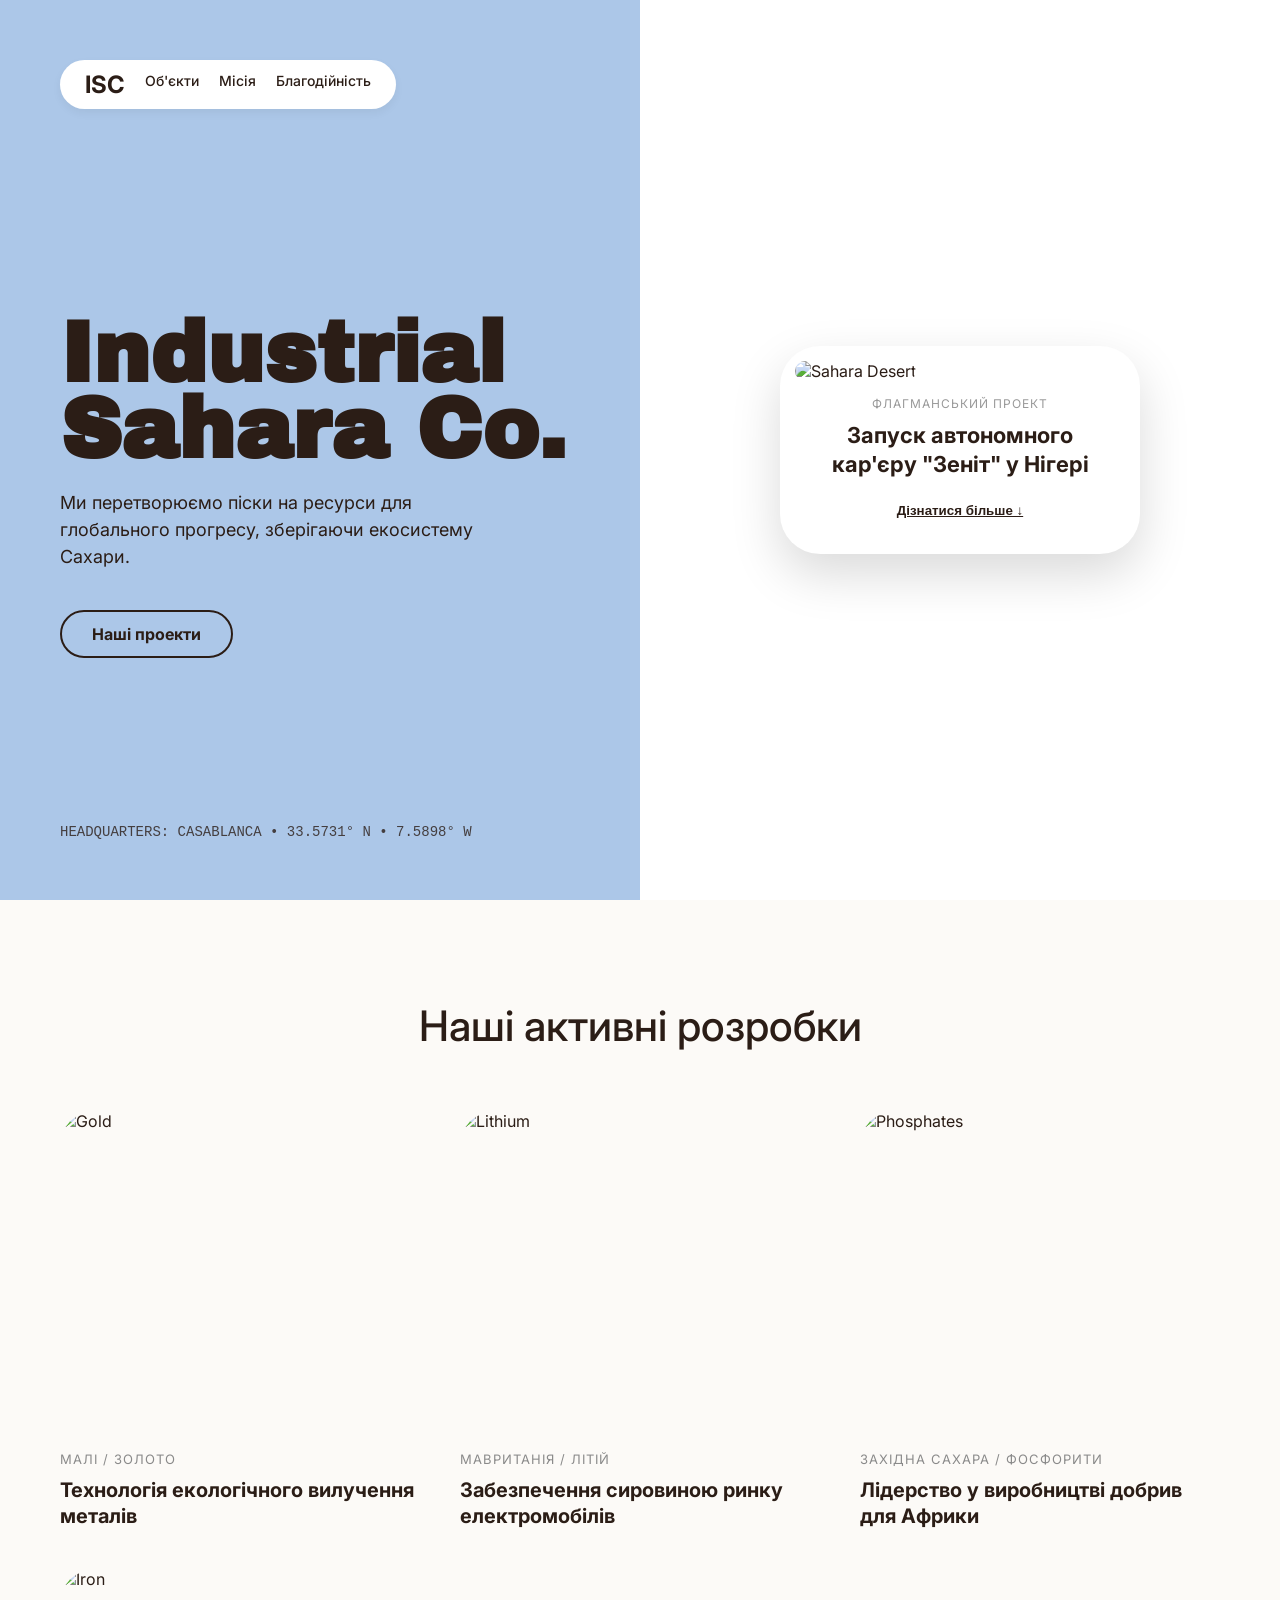
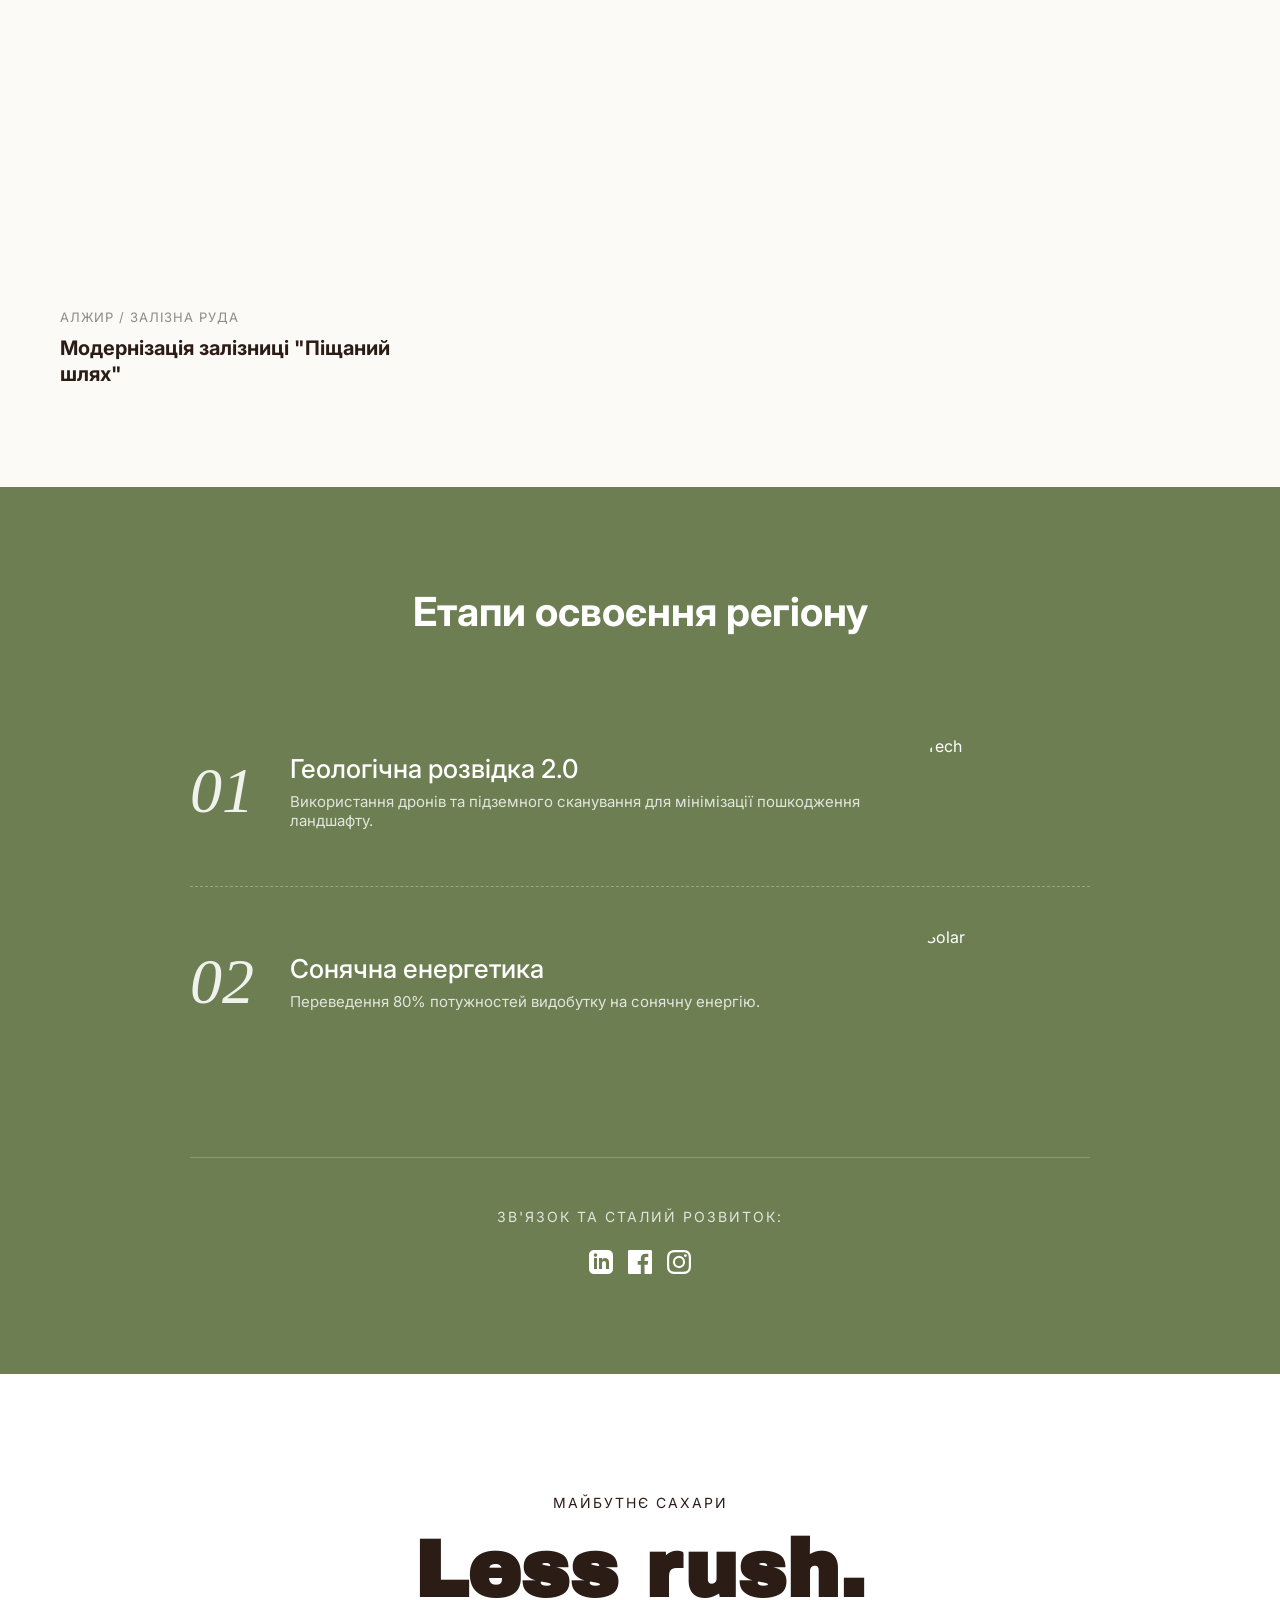
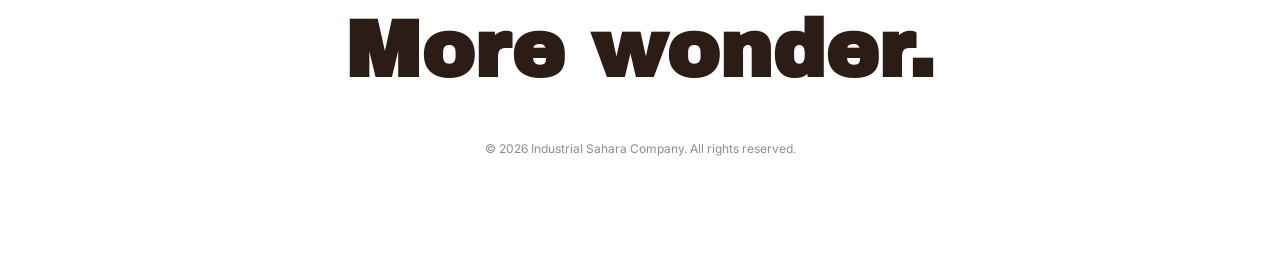
==== index.html @ 630a7a43 "first commit" ====
<!DOCTYPE html>
<html lang="uk">
<head>
    <meta charset="UTF-8">
    <meta name="viewport" content="width=device-width, initial-scale=1.0">
    <title>Industrial Sahara Company | Офіційний сайт</title>
    <link rel="stylesheet" href="style.css">
    <link href="https://fonts.googleapis.com/css2?family=Archivo+Black&family=Inter:wght@400;500;700&display=swap" rel="stylesheet">
</head>
<body>

    <section class="hero-section">
        <div class="hero-left">
            <header class="main-header">
                <div class="logo"><h1>ISC</h1></div>
                <nav class="navigation">
                    <ul>
                        <li><a href="#projects">Об'єкти</a></li>
                        <li><a href="#mission">Місія</a></li>
                        <li><a href="#charity">Благодійність</a></li>
                    </ul>
                </nav>
            </header>
            <div class="hero-content">
                <h2>Industrial <br> Sahara Co.</h2>
                <p class="hero-subtitle">Ми перетворюємо піски на ресурси для глобального прогресу, зберігаючи екосистему Сахари.</p>
                <div class="cta-wrapper">
                    <a href="#projects" class="btn-outline">Наші проекти</a>
                </div>
            </div>
            <div class="hero-footer-info">
                <span>HEADQUARTERS: CASABLANCA • 33.5731° N • 7.5898° W</span>
            </div>
        </div>
        <div class="hero-right">
            <div class="featured-card">
                <div class="card-image">
                    <img src="https://images.pexels.com/photos/1001435/pexels-photo-1001435.jpeg?auto=compress&cs=tinysrgb&w=800" alt="Sahara Desert">
                </div>
                <div class="card-content">
                    <span class="tag">Флагманський проект</span>
                    <h3>Запуск автономного кар'єру "Зеніт" у Нігері</h3>
                    <button class="btn-text">Дізнатися більше ↓</button>
                </div>
            </div>
        </div>
    </section>

    <section id="projects" class="stories-section">
        <h2>Наші активні розробки</h2>
        <div class="stories-grid">
            <article class="story-card">
                <div class="story-image">
                    <img src="https://images.pexels.com/photos/1105379/pexels-photo-1105379.jpeg?auto=compress&cs=tinysrgb&w=600" alt="Gold">
                </div>
                <span>Малі / Золото</span>
                <h3>Технологія екологічного вилучення металів</h3>
            </article>
            <article class="story-card">
                <div class="story-image">
                    <img src="https://images.pexels.com/photos/2582937/pexels-photo-2582937.jpeg?auto=compress&cs=tinysrgb&w=600" alt="Lithium">
                </div>
                <span>Мавританія / Літій</span>
                <h3>Забезпечення сировиною ринку електромобілів</h3>
            </article>
            <article class="story-card">
                <div class="story-image">
                    <img src="https://images.pexels.com/photos/2892618/pexels-photo-2892618.jpeg?auto=compress&cs=tinysrgb&w=600" alt="Phosphates">
                </div>
                <span>Західна Сахара / Фосфорити</span>
                <h3>Лідерство у виробництві добрив для Африки</h3>
            </article>
            <article class="story-card">
                <div class="story-image">
                    <img src="https://images.pexels.com/photos/2471234/pexels-photo-2471234.jpeg?auto=compress&cs=tinysrgb&w=600" alt="Iron">
                </div>
                <span>Алжир / Залізна руда</span>
                <h3>Модернізація залізниці "Піщаний шлях"</h3>
            </article>
        </div>
    </section>

    <section id="mission" class="itinerary-section">
        <h2>Етапи освоєння регіону</h2>
        <div class="itinerary-list">
            <div class="itinerary-item">
                <div class="itinerary-number">01</div>
                <div class="itinerary-info">
                    <h3>Геологічна розвідка 2.0</h3>
                    <p>Використання дронів та підземного сканування для мінімізації пошкодження ландшафту.</p>
                </div>
                <img src="https://images.pexels.com/photos/373543/pexels-photo-373543.jpeg?auto=compress&cs=tinysrgb&w=300" class="itinerary-img" alt="Tech">
            </div>
            <div class="itinerary-item">
                <div class="itinerary-number">02</div>
                <div class="itinerary-info">
                    <h3>Сонячна енергетика</h3>
                    <p>Переведення 80% потужностей видобутку на сонячну енергію.</p>
                </div>
                <img src="https://images.pexels.com/photos/356036/pexels-photo-356036.jpeg?auto=compress&cs=tinysrgb&w=300" class="itinerary-img" alt="Solar">
            </div>
        </div>

        <div class="social-links-block">
            <p>Зв'язок та сталий розвиток:</p>
            <div class="social-icons-wrapper">
                <a href="#" class="social-icon-link" title="LinkedIn">
                    <svg class="social-icon" viewBox="0 0 24 24" fill="currentColor" xmlns="http://www.w3.org/2000/svg">
                        <path d="M19 0h-14c-2.761 0-5 2.239-5 5v14c0 2.761 2.239 5 5 5h14c2.762 0 5-2.239 5-5v-14c0-2.761-2.238-5-5-5zm-11 19h-3v-11h3v11zm-1.5-12.268c-.966 0-1.75-.79-1.75-1.764s.784-1.764 1.75-1.764 1.75.79 1.75 1.764-.783 1.764-1.75 1.764zm13.5 12.268h-3v-5.604c0-3.368-4-3.113-4 0v5.604h-3v-11h3v1.765c1.396-2.586 7-2.777 7 2.476v6.759z"/>
                    </svg>
                </a>
                <a href="#" class="social-icon-link" title="Facebook">
                    <svg class="social-icon" viewBox="0 0 24 24" fill="currentColor" xmlns="http://www.w3.org/2000/svg">
                        <path d="M22.675 0h-21.35c-.732 0-1.325.593-1.325 1.325v21.351c0 .731.593 1.324 1.325 1.324h11.495v-9.294h-3.128v-3.622h3.128v-2.671c0-3.1 1.893-4.788 4.659-4.788 1.325 0 2.463.099 2.795.143v3.24l-1.918.001c-1.504 0-1.795.715-1.795 1.763v2.313h3.587l-.467 3.622h-3.12v9.293h6.116c.73 0 1.323-.593 1.323-1.325v-21.35c0-.732-.593-1.325-1.325-1.325z"/>
                    </svg>
                </a>
                <a href="#" class="social-icon-link" title="Instagram">
                    <svg class="social-icon" viewBox="0 0 24 24" fill="currentColor" xmlns="http://www.w3.org/2000/svg">
                        <path d="M12 2.163c3.204 0 3.584.012 4.85.07 1.17.054 1.805.249 2.227.412.558.216.957.475 1.378.896.421.421.681.82.896 1.378.163.421.358 1.057.413 2.227.057 1.266.07 1.644.07 4.85s-.013 3.584-.07 4.85c-.055 1.17-.25 1.805-.413 2.227-.215.558-.475.957-.896 1.378-.421.421-.82.68-1.378.896-.422.163-1.057.358-2.227.412-1.266.058-1.644.07-4.85.07s-3.584-.012-4.85-.07c-1.17-.054-1.805-.249-2.227-.412-.558-.216-.957-.475-1.378-.896-.421-.421-.68-.82-.896-1.378-.163-.421-.358-1.057-.412-2.227-.058-1.266-.07-1.644-.07-4.85s.012-3.584.07-4.85c.054-1.17.249-1.805.412-2.227.216-.558.475-.957.896-1.378.421-.421.82-.68 1.378-.896.421-.163 1.057-.358 2.227-.412 1.266-.058 1.644-.07 4.85-.07M12 0C8.741 0 8.333.014 7.053.072 5.775.13 4.903.332 4.145.627c-.783.304-1.447.712-2.11 1.375C1.373 2.665.965 3.328.661 4.111c-.295.758-.497 1.63-.555 2.91C.014 8.291 0 8.697 0 12s.014 3.709.072 4.988c.058 1.281.26 2.154.555 2.913.304.783.712 1.447 1.375 2.11.663.663 1.326 1.071 2.11 1.375.758.295 1.63.497 2.91.555 1.28.058 1.686.072 4.988.072s3.709-.014 4.988-.072c1.281-.058 2.154-.26 2.913-.555.783-.304 1.447-.712 2.11-1.375.663-.663 1.071-1.326 1.375-2.11.295-.758.497-1.63.555-2.91.058-1.28.072-1.686.072-4.988s-.014-3.709-.072-4.988c-.058-1.28-.26-2.154-.555-2.913-.304-.783-.712-1.447-1.375-2.11-.663-.663-1.326-1.071-2.11-1.375-.758-.295-1.63-.497-2.91-.555C15.691.014 15.285 0 12 0zm0 5.838a6.162 6.162 0 100 12.324 6.162 6.162 0 000-12.324zM12 16a4 4 0 110-8 4 4 0 010 8zm6.406-11.845a1.44 1.44 0 100 2.881 1.44 1.44 0 000-2.881z" fill="currentColor"/>
                    </svg>
                </a>
            </div>
        </div>
    </section>

    <footer class="footer-cta">
        <p>Майбутнє Сахари</p>
        <h2>Less rush.<br>More wonder.</h2>
        <div style="margin-top: 40px; font-size: 12px; opacity: 0.5;">
            &copy; 2026 Industrial Sahara Company. All rights reserved.
        </div>
    </footer>

</body>
</html>
---- style.css ----
@import url('https://fonts.googleapis.com/css2?family=Inter:wght@400;500;700&family=Archivo+Black&display=swap');

:root {
    --bg-blue: #acc7e8;
    --bg-green: #6d7e52;
    --text-dark: #2b1d16;
    --white: #ffffff;
    --font-accent: 'Archivo Black', sans-serif;
}

* { margin: 0; padding: 0; box-sizing: border-box; }

html, body {
    font-family: 'Inter', sans-serif;
    background-color: var(--white);
    color: var(--text-dark);
    scroll-behavior: smooth;
    overflow-x: hidden;
}

/* --- HERO SECTION --- */
.hero-section {
    display: flex;
    min-height: 100vh;
    width: 100%;
    flex-wrap: wrap;
}

.hero-left {
    flex: 1;
    min-width: 50%;
    background-color: var(--bg-blue);
    padding: 60px;
    display: flex;
    flex-direction: column;
    justify-content: space-between;
}

.main-header {
    background: var(--white);
    padding: 10px 25px;
    border-radius: 50px;
    display: inline-flex;
    gap: 20px;
    box-shadow: 0 4px 10px rgba(0,0,0,0.05);
    width: fit-content;
    z-index: 10;
}

.navigation ul {
    display: flex;
    list-style: none;
    gap: 20px;
}

.navigation a {
    text-decoration: none;
    color: var(--text-dark);
    font-size: 14px;
    font-weight: 500;
}

.hero-content h2 {
    font-family: var(--font-accent);
    font-size: clamp(45px, 7vw, 85px);
    line-height: 0.9;
    margin: 40px 0 20px;
}

.hero-subtitle {
    font-size: 18px;
    line-height: 1.5;
    max-width: 420px;
    margin-bottom: 40px;
}

.hero-footer-info {
    font-family: monospace;
    font-size: 14px;
    opacity: 0.8;
}

.hero-right {
    flex: 1;
    min-width: 50%;
    /* Додали ?v=2 в кінець посилання, щоб скинути кеш */
    background: url('https://images.pexels.com/photos/1001435/pexels-photo-1001435.jpeg?auto=compress&cs=tinysrgb&w=1600&v=2') center/cover no-repeat;
    display: flex;
    align-items: center;
    justify-content: center;
    min-height: 100vh;
}

.featured-card {
    background: var(--white);
    width: 360px;
    border-radius: 40px;
    overflow: hidden;
    box-shadow: 0 20px 50px rgba(0,0,0,0.15);
}

.card-image img {
    width: 100%;
    height: 250px;
    object-fit: cover;
    padding: 15px;
    border-radius: 55px;
}

.card-content {
    padding: 0 35px 35px 35px;
    text-align: center;
}

.card-content .tag {
    font-size: 12px;
    text-transform: uppercase;
    color: #999;
    letter-spacing: 1px;
    display: block;
    margin-bottom: 10px;
}

.card-content h3 {
    font-size: 22px;
    font-weight: 700;
    line-height: 1.3;
    margin-bottom: 20px;
}

/* --- PROJECTS GRID --- */
.stories-section {
    padding: 100px 60px;
    background-color: #fcfaf7;
}

.stories-section h2 {
    text-align: center;
    font-size: 42px;
    margin-bottom: 60px;
    font-weight: 500;
}

.stories-grid {
    display: grid;
    grid-template-columns: repeat(auto-fit, minmax(300px, 1fr));
    gap: 40px;
    max-width: 1200px;
    margin: 0 auto;
}

.story-card {
    display: flex;
    flex-direction: column;
}

.story-image {
    width: 100%;
    height: 320px; /* Фіксована висота для рівної сітки */
    border-radius: 35px;
    overflow: hidden;
    margin-bottom: 20px;
}

.story-image img {
    width: 100%;
    height: 100%;
    object-fit: cover; /* "Center Crop" як у Figma */
    display: block;
}

.story-card span {
    font-size: 13px;
    text-transform: uppercase;
    color: #8a8a8a;
    letter-spacing: 1px;
}

.story-card h3 {
    font-size: 20px;
    margin-top: 10px;
    line-height: 1.3;
}

/* --- ITINERARY SECTION (Зелена) --- */
.itinerary-section {
    background-color: var(--bg-green);
    color: var(--white);
    padding: 100px 10%;
    display: flex;
    flex-direction: column;
    align-items: center;
}

.itinerary-section h2 {
    font-size: 40px;
    margin-bottom: 60px;
}

.itinerary-list {
    max-width: 900px;
    width: 100%;
}

.itinerary-item {
    display: flex;
    align-items: center;
    padding: 40px 0;
    border-bottom: 1px dashed rgba(255,255,255,0.3);
}

.itinerary-item:last-child {
    border-bottom: none;
}

.itinerary-number {
    font-family: serif;
    font-size: 64px;
    font-style: italic;
    min-width: 100px;
    opacity: 0.9;
}

.itinerary-info {
    flex: 1;
}

.itinerary-info h3 {
    font-size: 26px;
    margin-bottom: 8px;
    font-weight: 500;
}

.itinerary-info p {
    font-size: 15px;
    opacity: 0.8;
}

.itinerary-img {
    width: 180px;
    height: 110px;
    object-fit: cover;
    border-radius: 80px; /* Овальні картинки як на скрині */
    margin-left: 30px;
}

/* Стилі для блоку соцмереж у зеленій секції */
.social-links-block {
    margin-top: 80px;
    text-align: center;
    border-top: 1px solid rgba(255, 255, 255, 0.2);
    padding-top: 50px;
    width: 100%;
    max-width: 900px;
}

.social-links-block p {
    font-size: 14px;
    text-transform: uppercase;
    letter-spacing: 2px;
    margin-bottom: 25px;
    opacity: 0.8;
}

.social-icons-wrapper {
    display: flex;
    justify-content: center;
    gap: 15px;
}

.social-icon-link {
    display: inline-block;
    width: 24px;
    height: 24px;
    color: var(--white); /* Колір іконок беруть звідси через fill="currentColor" */
    transition: opacity 0.3s;
}

.social-icon-link:hover {
    opacity: 0.7;
}

/* --- FOOTER CTA --- */
.footer-cta {
    padding: 120px 20px;
    text-align: center;
    background-color: var(--white);
}

.footer-cta p {
    font-size: 14px;
    text-transform: uppercase;
    letter-spacing: 2px;
    margin-bottom: 20px;
}

.footer-cta h2 {
    font-family: var(--font-accent);
    font-size: clamp(40px, 10vw, 80px);
    line-height: 1;
    margin-bottom: 50px;
}

/* КНОПКИ ТА ПОСИЛАННЯ (Загальні) */
.btn-outline {
    display: inline-block;
    padding: 12px 30px;
    border: 2px solid var(--text-dark);
    border-radius: 50px;
    text-decoration: none;
    color: var(--text-dark);
    font-weight: 700;
    transition: all 0.3s;
}

.btn-outline:hover {
    background: var(--text-dark);
    color: var(--white);
}

.btn-text {
    background: none;
    border: none;
    font-weight: 700;
    cursor: pointer;
    text-decoration: underline;
    color: var(--text-dark);
}

/* АДАПТИВНІСТЬ */
@media (max-width: 1024px) {
    .hero-left, .hero-right { min-width: 100%; height: auto; min-height: 60vh; }
    .hero-left { padding: 40px 20px; }
    .stories-section { padding: 60px 20px; }
    .story-image { height: 280px; }
    
    .itinerary-item { flex-direction: column; text-align: center; }
    .itinerary-number { min-width: auto; margin-bottom: 10px; }
    .itinerary-img { margin: 30px 0 0 0; width: 220px; height: 130px; }
}
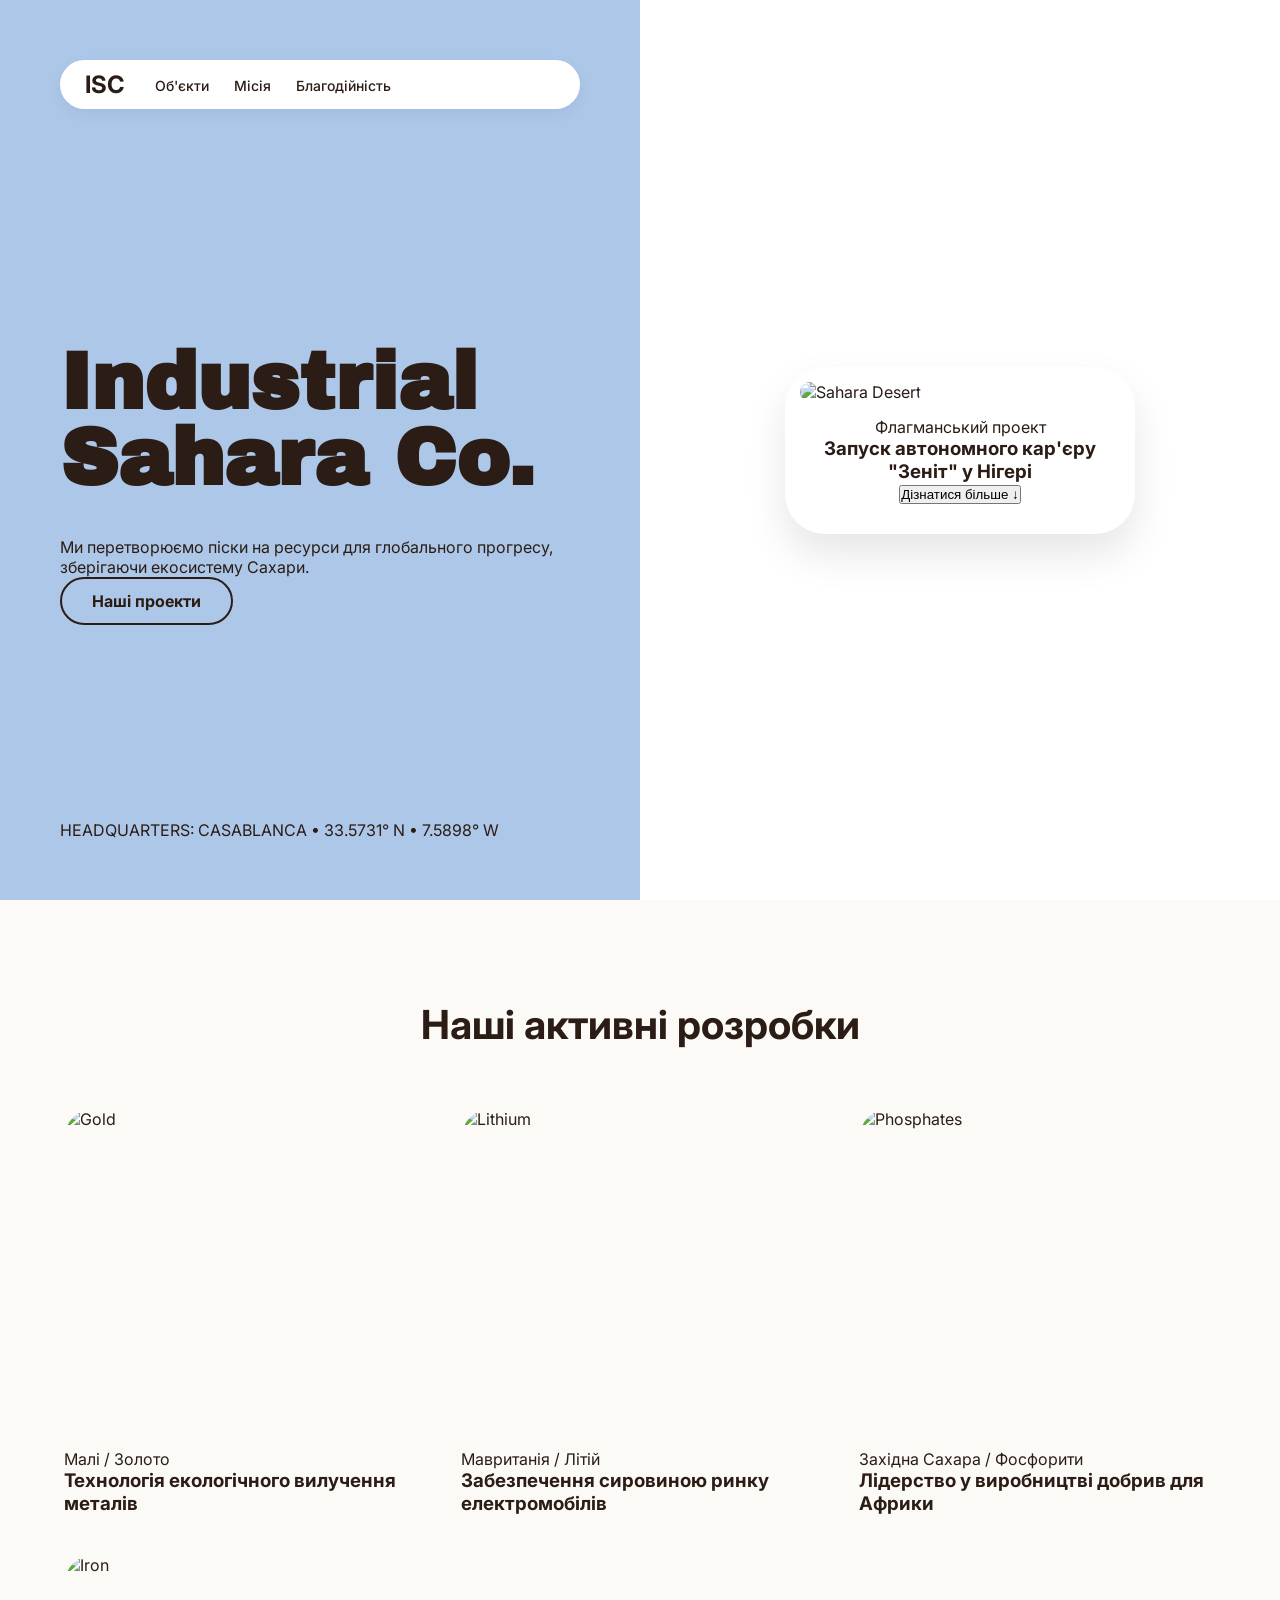
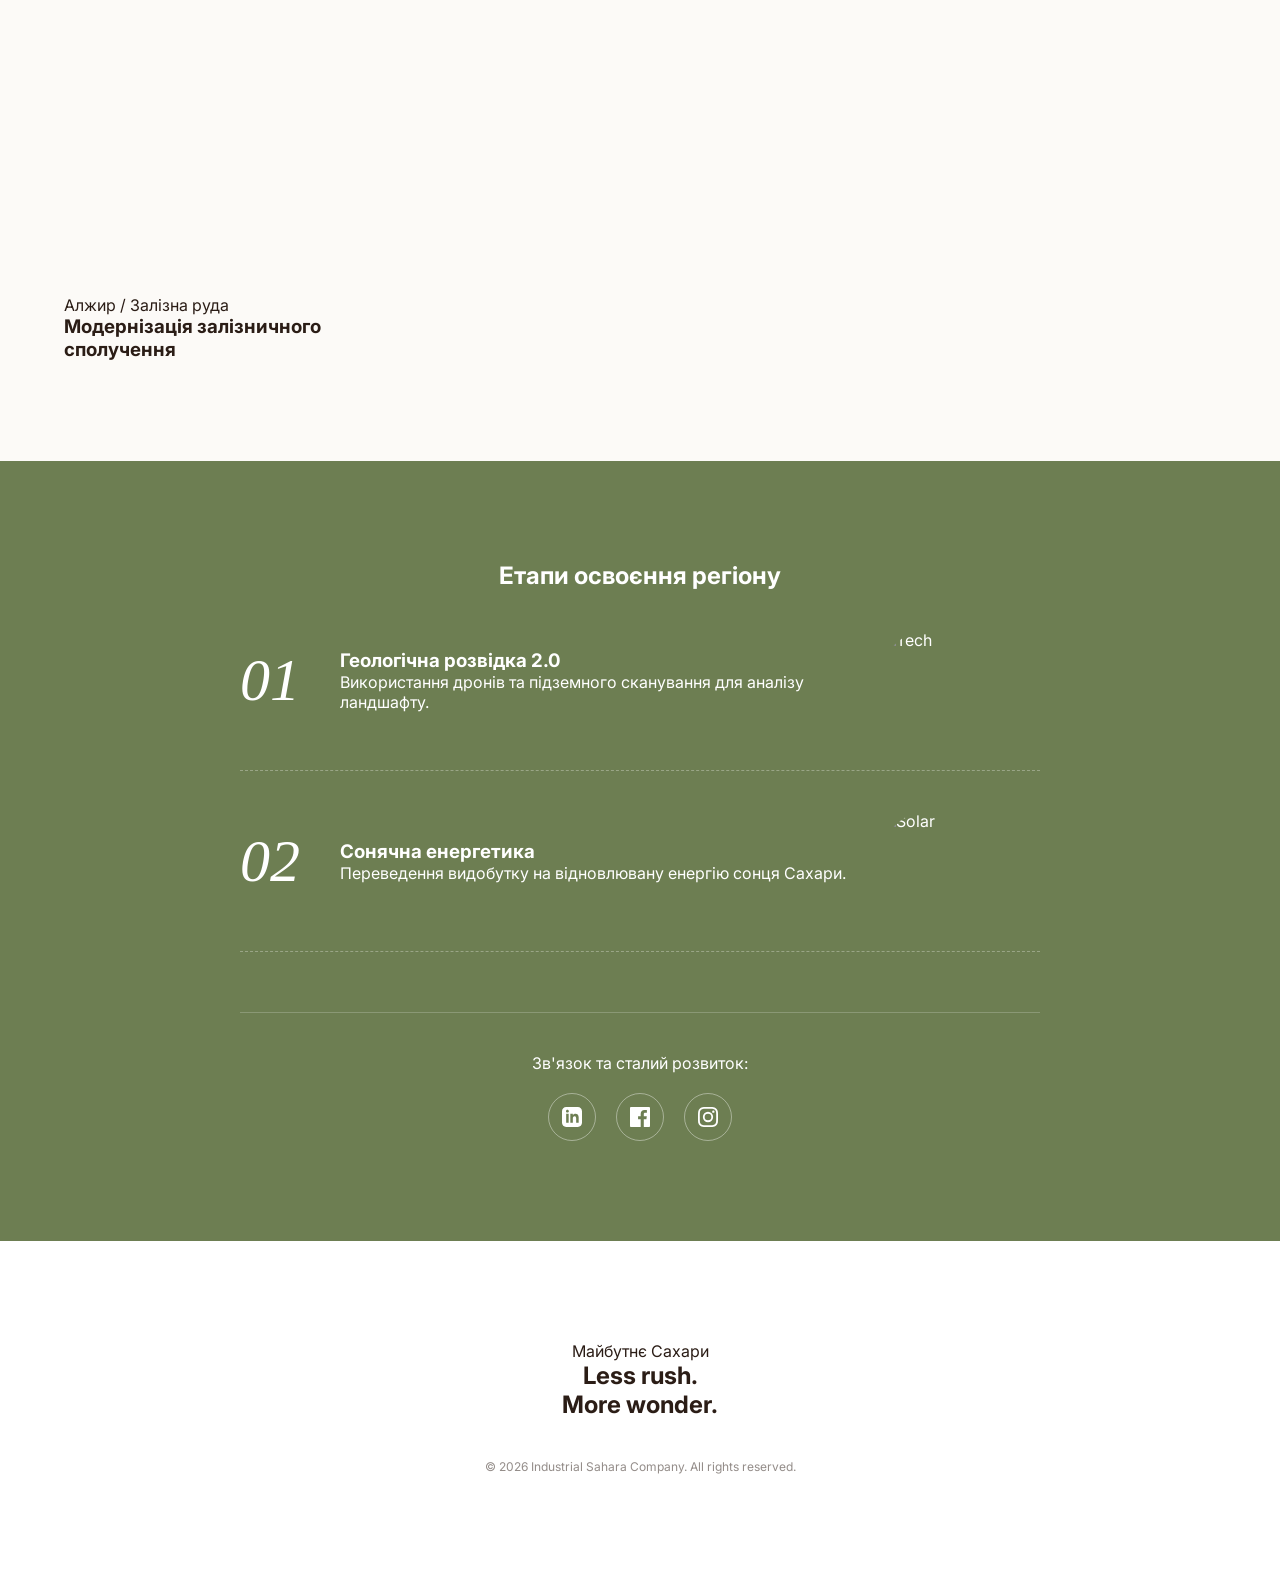
==== commit 4b820831: "Final fix for locks and scroll" ====
--- a/index.html
+++ b/index.html
@@ -14,13 +14,20 @@
             <header class="main-header">
                 <div class="logo"><h1>ISC</h1></div>
                 <nav class="navigation">
-                    <ul>
+                    <div class="burger-menu" id="burger-menu">
+                        <span></span>
+                        <span></span>
+                        <span></span>
+                    </div>
+                    
+                    <ul id="nav-links">
                         <li><a href="#projects">Об'єкти</a></li>
                         <li><a href="#mission">Місія</a></li>
                         <li><a href="#charity">Благодійність</a></li>
                     </ul>
                 </nav>
             </header>
+            
             <div class="hero-content">
                 <h2>Industrial <br> Sahara Co.</h2>
                 <p class="hero-subtitle">Ми перетворюємо піски на ресурси для глобального прогресу, зберігаючи екосистему Сахари.</p>
@@ -28,10 +35,12 @@
                     <a href="#projects" class="btn-outline">Наші проекти</a>
                 </div>
             </div>
+            
             <div class="hero-footer-info">
                 <span>HEADQUARTERS: CASABLANCA • 33.5731° N • 7.5898° W</span>
             </div>
         </div>
+
         <div class="hero-right">
             <div class="featured-card">
                 <div class="card-image">
@@ -75,7 +84,7 @@
                     <img src="https://images.pexels.com/photos/2471234/pexels-photo-2471234.jpeg?auto=compress&cs=tinysrgb&w=600" alt="Iron">
                 </div>
                 <span>Алжир / Залізна руда</span>
-                <h3>Модернізація залізниці "Піщаний шлях"</h3>
+                <h3>Модернізація залізничного сполучення</h3>
             </article>
         </div>
     </section>
@@ -87,7 +96,7 @@
                 <div class="itinerary-number">01</div>
                 <div class="itinerary-info">
                     <h3>Геологічна розвідка 2.0</h3>
-                    <p>Використання дронів та підземного сканування для мінімізації пошкодження ландшафту.</p>
+                    <p>Використання дронів та підземного сканування для аналізу ландшафту.</p>
                 </div>
                 <img src="https://images.pexels.com/photos/373543/pexels-photo-373543.jpeg?auto=compress&cs=tinysrgb&w=300" class="itinerary-img" alt="Tech">
             </div>
@@ -95,7 +104,7 @@
                 <div class="itinerary-number">02</div>
                 <div class="itinerary-info">
                     <h3>Сонячна енергетика</h3>
-                    <p>Переведення 80% потужностей видобутку на сонячну енергію.</p>
+                    <p>Переведення видобутку на відновлювану енергію сонця Сахари.</p>
                 </div>
                 <img src="https://images.pexels.com/photos/356036/pexels-photo-356036.jpeg?auto=compress&cs=tinysrgb&w=300" class="itinerary-img" alt="Solar">
             </div>
@@ -104,32 +113,66 @@
         <div class="social-links-block">
             <p>Зв'язок та сталий розвиток:</p>
             <div class="social-icons-wrapper">
-                <a href="#" class="social-icon-link" title="LinkedIn">
-                    <svg class="social-icon" viewBox="0 0 24 24" fill="currentColor" xmlns="http://www.w3.org/2000/svg">
-                        <path d="M19 0h-14c-2.761 0-5 2.239-5 5v14c0 2.761 2.239 5 5 5h14c2.762 0 5-2.239 5-5v-14c0-2.761-2.238-5-5-5zm-11 19h-3v-11h3v11zm-1.5-12.268c-.966 0-1.75-.79-1.75-1.764s.784-1.764 1.75-1.764 1.75.79 1.75 1.764-.783 1.764-1.75 1.764zm13.5 12.268h-3v-5.604c0-3.368-4-3.113-4 0v5.604h-3v-11h3v1.765c1.396-2.586 7-2.777 7 2.476v6.759z"/>
-                    </svg>
+                <a href="#" class="social-icon-link">
+                    <svg viewBox="0 0 24 24" fill="currentColor" xmlns="http://www.w3.org/2000/svg"><path d="M19 0h-14c-2.761 0-5 2.239-5 5v14c0 2.761 2.239 5 5 5h14c2.762 0 5-2.239 5-5v-14c0-2.761-2.238-5-5-5zm-11 19h-3v-11h3v11zm-1.5-12.268c-.966 0-1.75-.79-1.75-1.764s.784-1.764 1.75-1.764 1.75.79 1.75 1.764-.783 1.764-1.75 1.764zm13.5 12.268h-3v-5.604c0-3.368-4-3.113-4 0v5.604h-3v-11h3v1.765c1.396-2.586 7-2.777 7 2.476v6.759z"/></svg>
                 </a>
-                <a href="#" class="social-icon-link" title="Facebook">
-                    <svg class="social-icon" viewBox="0 0 24 24" fill="currentColor" xmlns="http://www.w3.org/2000/svg">
-                        <path d="M22.675 0h-21.35c-.732 0-1.325.593-1.325 1.325v21.351c0 .731.593 1.324 1.325 1.324h11.495v-9.294h-3.128v-3.622h3.128v-2.671c0-3.1 1.893-4.788 4.659-4.788 1.325 0 2.463.099 2.795.143v3.24l-1.918.001c-1.504 0-1.795.715-1.795 1.763v2.313h3.587l-.467 3.622h-3.12v9.293h6.116c.73 0 1.323-.593 1.323-1.325v-21.35c0-.732-.593-1.325-1.325-1.325z"/>
-                    </svg>
+                <a href="#" class="social-icon-link">
+                    <svg viewBox="0 0 24 24" fill="currentColor" xmlns="http://www.w3.org/2000/svg"><path d="M22.675 0h-21.35c-.732 0-1.325.593-1.325 1.325v21.351c0 .731.593 1.324 1.325 1.324h11.495v-9.294h-3.128v-3.622h3.128v-2.671c0-3.1 1.893-4.788 4.659-4.788 1.325 0 2.463.099 2.795.143v3.24l-1.918.001c-1.504 0-1.795.715-1.795 1.763v2.313h3.587l-.467 3.622h-3.12v9.293h6.116c.73 0 1.323-.593 1.323-1.325v-21.35c0-.732-.593-1.325-1.325-1.325z"/></svg>
                 </a>
-                <a href="#" class="social-icon-link" title="Instagram">
-                    <svg class="social-icon" viewBox="0 0 24 24" fill="currentColor" xmlns="http://www.w3.org/2000/svg">
-                        <path d="M12 2.163c3.204 0 3.584.012 4.85.07 1.17.054 1.805.249 2.227.412.558.216.957.475 1.378.896.421.421.681.82.896 1.378.163.421.358 1.057.413 2.227.057 1.266.07 1.644.07 4.85s-.013 3.584-.07 4.85c-.055 1.17-.25 1.805-.413 2.227-.215.558-.475.957-.896 1.378-.421.421-.82.68-1.378.896-.422.163-1.057.358-2.227.412-1.266.058-1.644.07-4.85.07s-3.584-.012-4.85-.07c-1.17-.054-1.805-.249-2.227-.412-.558-.216-.957-.475-1.378-.896-.421-.421-.68-.82-.896-1.378-.163-.421-.358-1.057-.412-2.227-.058-1.266-.07-1.644-.07-4.85s.012-3.584.07-4.85c.054-1.17.249-1.805.412-2.227.216-.558.475-.957.896-1.378.421-.421.82-.68 1.378-.896.421-.163 1.057-.358 2.227-.412 1.266-.058 1.644-.07 4.85-.07M12 0C8.741 0 8.333.014 7.053.072 5.775.13 4.903.332 4.145.627c-.783.304-1.447.712-2.11 1.375C1.373 2.665.965 3.328.661 4.111c-.295.758-.497 1.63-.555 2.91C.014 8.291 0 8.697 0 12s.014 3.709.072 4.988c.058 1.281.26 2.154.555 2.913.304.783.712 1.447 1.375 2.11.663.663 1.326 1.071 2.11 1.375.758.295 1.63.497 2.91.555 1.28.058 1.686.072 4.988.072s3.709-.014 4.988-.072c1.281-.058 2.154-.26 2.913-.555.783-.304 1.447-.712 2.11-1.375.663-.663 1.071-1.326 1.375-2.11.295-.758.497-1.63.555-2.91.058-1.28.072-1.686.072-4.988s-.014-3.709-.072-4.988c-.058-1.28-.26-2.154-.555-2.913-.304-.783-.712-1.447-1.375-2.11-.663-.663-1.326-1.071-2.11-1.375-.758-.295-1.63-.497-2.91-.555C15.691.014 15.285 0 12 0zm0 5.838a6.162 6.162 0 100 12.324 6.162 6.162 0 000-12.324zM12 16a4 4 0 110-8 4 4 0 010 8zm6.406-11.845a1.44 1.44 0 100 2.881 1.44 1.44 0 000-2.881z" fill="currentColor"/>
-                    </svg>
+                <a href="#" class="social-icon-link">
+                    <svg viewBox="0 0 24 24" fill="currentColor" xmlns="http://www.w3.org/2000/svg"><path d="M12 2.163c3.204 0 3.584.012 4.85.07 1.17.054 1.805.249 2.227.412.558.216.957.475 1.378.896.421.421.681.82.896 1.378.163.421.358 1.057.413 2.227.057 1.266.07 1.644.07 4.85s-.013 3.584-.07 4.85c-.055 1.17-.25 1.805-.413 2.227-.215.558-.475.957-.896 1.378-.421.421-.82.68-1.378.896-.422.163-1.057.358-2.227.412-1.266.058-1.644.07-4.85.07s-3.584-.012-4.85-.07c-1.17-.054-1.805-.249-2.227-.412-.558-.216-.957-.475-1.378-.896-.421-.421-.68-.82-.896-1.378-.163-.421-.358-1.057-.412-2.227-.058-1.266-.07-1.644-.07-4.85s.012-3.584.07-4.85c.054-1.17.249-1.805.412-2.227.216-.558.475-.957.896-1.378.421-.421.82-.68 1.378-.896.421-.163 1.057-.358 2.227-.412 1.266-.058 1.644-.07 4.85-.07M12 0C8.741 0 8.333.014 7.053.072 5.775.13 4.903.332 4.145.627c-.783.304-1.447.712-2.11 1.375C1.373 2.665.965 3.328.661 4.111c-.295.758-.497 1.63-.555 2.91C.014 8.291 0 8.697 0 12s.014 3.709.072 4.988c.058 1.281.26 2.154.555 2.913.304.783.712 1.447 1.375 2.11.663.663 1.326 1.071 2.11 1.375.758.295 1.63.497 2.91.555 1.28.058 1.686.072 4.988.072s3.709-.014 4.988-.072c1.281-.058 2.154-.26 2.913-.555.783-.304 1.447-.712 2.11-1.375.663-.663 1.071-1.326 1.375-2.11.295-.758.497-1.63.555-2.91.058-1.28.072-1.686.072-4.988s-.014-3.709-.072-4.988c-.058-1.28-.26-2.154-.555-2.913-.304-.783-.712-1.447-1.375-2.11-.663-.663-1.326-1.071-2.11-1.375-.758-.295-1.63-.497-2.91-.555C15.691.014 15.285 0 12 0zm0 5.838a6.162 6.162 0 100 12.324 6.162 6.162 0 000-12.324zM12 16a4 4 0 110-8 4 4 0 010 8zm6.406-11.845a1.44 1.44 0 100 2.881 1.44 1.44 0 000-2.881z"/></svg>
                 </a>
             </div>
         </div>
     </section>
 
-    <footer class="footer-cta">
+    <section id="charity" class="footer-cta">
         <p>Майбутнє Сахари</p>
         <h2>Less rush.<br>More wonder.</h2>
         <div style="margin-top: 40px; font-size: 12px; opacity: 0.5;">
             &copy; 2026 Industrial Sahara Company. All rights reserved.
         </div>
-    </footer>
+    </section>
 
+    <script>
+        const burger = document.getElementById('burger-menu');
+        const navLinks = document.getElementById('nav-links');
+
+        // Відкриття та закриття бургер-меню
+        burger.addEventListener('click', (e) => {
+            e.stopPropagation();
+            burger.classList.toggle('open');
+            navLinks.classList.toggle('active');
+        });
+
+        // Плавний скрол та закриття меню при натисканні на посилання
+        document.querySelectorAll('#nav-links a').forEach(link => {
+            link.addEventListener('click', (e) => {
+                // Закриваємо меню
+                burger.classList.remove('open');
+                navLinks.classList.remove('active');
+
+                // Отримуємо ID цілі з атрибута href
+                const targetId = link.getAttribute('href');
+                const targetElement = document.querySelector(targetId);
+
+                // Якщо ціль існує, робимо плавний скрол
+                if (targetElement) {
+                    e.preventDefault();
+                    targetElement.scrollIntoView({
+                        behavior: 'smooth'
+                    });
+                }
+            });
+        });
+
+        // Закриття меню при кліку будь-де поза ним
+        document.addEventListener('click', (e) => {
+            if (!burger.contains(e.target) && !navLinks.contains(e.target)) {
+                burger.classList.remove('open');
+                navLinks.classList.remove('active');
+            }
+        });
+    </script>
 </body>
 </html>
--- a/style.css
+++ b/style.css
@@ -5,336 +5,132 @@
     --bg-green: #6d7e52;
     --text-dark: #2b1d16;
     --white: #ffffff;
-    --font-accent: 'Archivo Black', sans-serif;
 }
 
 * { margin: 0; padding: 0; box-sizing: border-box; }
 
-html, body {
-    font-family: 'Inter', sans-serif;
-    background-color: var(--white);
-    color: var(--text-dark);
-    scroll-behavior: smooth;
-    overflow-x: hidden;
+body { font-family: 'Inter', sans-serif; color: var(--text-dark); overflow-x: hidden; }
+
+/* --- HERO SECTION --- */
+.hero-section { display: flex; min-height: 100vh; flex-wrap: wrap; }
+.hero-left { flex: 1; min-width: 50%; background-color: var(--bg-blue); padding: 60px; display: flex; flex-direction: column; justify-content: space-between; position: relative; }
+
+.hero-right { 
+    flex: 1; 
+    min-width: 50%; 
+    /* ГАРАНТОВАНА САХАРА */
+    background: url('https://images.pexels.com/photos/1586298/pexels-photo-1586298.jpeg?auto=compress&cs=tinysrgb&w=1200') center/cover no-repeat !important; 
+    min-height: 100vh; 
+    display: flex; 
+    align-items: center; 
+    justify-content: center; 
 }
 
-/* --- HERO SECTION --- */
-.hero-section {
-    display: flex;
-    min-height: 100vh;
-    width: 100%;
-    flex-wrap: wrap;
+.main-header { 
+    background: var(--white); 
+    padding: 10px 25px; 
+    border-radius: 50px; 
+    display: inline-flex; 
+    align-items: center; 
+    gap: 30px; 
+    box-shadow: 0 5px 15px rgba(0,0,0,0.05); 
+    z-index: 1001; 
+    position: relative;
 }
 
-.hero-left {
-    flex: 1;
-    min-width: 50%;
-    background-color: var(--bg-blue);
-    padding: 60px;
-    display: flex;
+.navigation ul { display: flex; list-style: none; gap: 25px; }
+.navigation a { text-decoration: none; color: var(--text-dark); font-weight: 500; font-size: 14px; }
+
+/* КЛАСИЧНИЙ БУРГЕР (3 РИСКИ) */
+.burger-menu {
+    display: none; 
     flex-direction: column;
     justify-content: space-between;
+    width: 25px;
+    height: 18px;
+    cursor: pointer;
+    z-index: 1002;
 }
 
-.main-header {
-    background: var(--white);
-    padding: 10px 25px;
-    border-radius: 50px;
-    display: inline-flex;
-    gap: 20px;
-    box-shadow: 0 4px 10px rgba(0,0,0,0.05);
-    width: fit-content;
-    z-index: 10;
+.burger-menu span {
+    display: block;
+    width: 100%;
+    height: 3px;
+    background-color: var(--text-dark);
+    border-radius: 10px;
+    transition: all 0.3s ease-in-out;
 }
 
-.navigation ul {
-    display: flex;
-    list-style: none;
-    gap: 20px;
-}
+/* Анімація в хрестик */
+.burger-menu.open span:nth-child(1) { transform: translateY(7.5px) rotate(45deg); }
+.burger-menu.open span:nth-child(2) { opacity: 0; transform: translateX(-10px); }
+.burger-menu.open span:nth-child(3) { transform: translateY(-7.5px) rotate(-45deg); }
 
-.navigation a {
-    text-decoration: none;
-    color: var(--text-dark);
-    font-size: 14px;
-    font-weight: 500;
-}
+/* HERO CONTENT */
+.hero-content h2 { font-family: 'Archivo Black', sans-serif; font-size: clamp(40px, 8vw, 80px); line-height: 0.95; margin: 40px 0; }
+.featured-card { background: var(--white); width: 350px; border-radius: 40px; overflow: hidden; box-shadow: 0 20px 40px rgba(0,0,0,0.1); z-index: 2; }
+.card-image img { width: 100%; height: 230px; object-fit: cover; padding: 15px; border-radius: 50px; }
+.card-content { padding: 0 30px 30px; text-align: center; }
 
-.hero-content h2 {
-    font-family: var(--font-accent);
-    font-size: clamp(45px, 7vw, 85px);
-    line-height: 0.9;
-    margin: 40px 0 20px;
-}
+/* --- PROJECTS --- */
+.stories-section { padding: 100px 5%; background: #fcfaf7; }
+.stories-section h2 { text-align: center; margin-bottom: 60px; font-size: 40px; }
+.stories-grid { display: grid; grid-template-columns: repeat(auto-fit, minmax(280px, 1fr)); gap: 40px; max-width: 1200px; margin: 0 auto; }
+.story-image { width: 100%; height: 320px; border-radius: 30px; overflow: hidden; margin-bottom: 20px; }
+.story-image img { width: 100%; height: 100%; object-fit: cover; }
 
-.hero-subtitle {
-    font-size: 18px;
-    line-height: 1.5;
-    max-width: 420px;
-    margin-bottom: 40px;
-}
+/* --- GREEN SECTION --- */
+.itinerary-section { background: var(--bg-green); color: var(--white); padding: 100px 5%; display: flex; flex-direction: column; align-items: center; }
+.itinerary-item { display: flex; align-items: center; width: 100%; max-width: 800px; padding: 40px 0; border-bottom: 1px dashed rgba(255,255,255,0.3); }
+.itinerary-number { font-size: 60px; font-family: serif; font-style: italic; min-width: 100px; }
+.itinerary-info { flex: 1; }
+.itinerary-img { width: 160px; height: 100px; object-fit: cover; border-radius: 60px; margin-left: 20px; }
 
-.hero-footer-info {
-    font-family: monospace;
-    font-size: 14px;
-    opacity: 0.8;
-}
+/* --- SOCIAL LINKS --- */
+.social-links-block { margin-top: 60px; text-align: center; border-top: 1px solid rgba(255,255,255,0.2); padding-top: 40px; width: 100%; max-width: 800px; }
+.social-icons-wrapper { display: flex; justify-content: center; gap: 20px; margin-top: 20px; }
+.social-icon-link { width: 48px; height: 48px; border: 1px solid rgba(255,255,255,0.4); border-radius: 50%; display: flex; align-items: center; justify-content: center; color: white; transition: 0.3s; text-decoration: none; }
+.social-icon-link svg { width: 20px; height: 20px; }
+.social-icon-link:hover { background: white; color: var(--bg-green); transform: translateY(-3px); }
 
-.hero-right {
-    flex: 1;
-    min-width: 50%;
-    /* Додали ?v=2 в кінець посилання, щоб скинути кеш */
-    background: url('https://images.pexels.com/photos/1001435/pexels-photo-1001435.jpeg?auto=compress&cs=tinysrgb&w=1600&v=2') center/cover no-repeat;
-    display: flex;
-    align-items: center;
-    justify-content: center;
-    min-height: 100vh;
-}
+/* --- FOOTER --- */
+.footer-cta { padding: 100px 20px; text-align: center; }
+.btn-outline { display: inline-block; padding: 12px 30px; border: 2px solid var(--text-dark); border-radius: 50px; text-decoration: none; color: var(--text-dark); font-weight: 700; transition: 0.3s; }
+.btn-outline:hover { background: var(--text-dark); color: white; }
 
-.featured-card {
-    background: var(--white);
-    width: 360px;
-    border-radius: 40px;
-    overflow: hidden;
-    box-shadow: 0 20px 50px rgba(0,0,0,0.15);
-}
-
-.card-image img {
-    width: 100%;
-    height: 250px;
-    object-fit: cover;
-    padding: 15px;
-    border-radius: 55px;
-}
-
-.card-content {
-    padding: 0 35px 35px 35px;
-    text-align: center;
-}
-
-.card-content .tag {
-    font-size: 12px;
-    text-transform: uppercase;
-    color: #999;
-    letter-spacing: 1px;
-    display: block;
-    margin-bottom: 10px;
-}
-
-.card-content h3 {
-    font-size: 22px;
-    font-weight: 700;
-    line-height: 1.3;
-    margin-bottom: 20px;
-}
-
-/* --- PROJECTS GRID --- */
-.stories-section {
-    padding: 100px 60px;
-    background-color: #fcfaf7;
-}
-
-.stories-section h2 {
-    text-align: center;
-    font-size: 42px;
-    margin-bottom: 60px;
-    font-weight: 500;
-}
-
-.stories-grid {
-    display: grid;
-    grid-template-columns: repeat(auto-fit, minmax(300px, 1fr));
-    gap: 40px;
-    max-width: 1200px;
-    margin: 0 auto;
-}
-
-.story-card {
-    display: flex;
-    flex-direction: column;
-}
-
-.story-image {
-    width: 100%;
-    height: 320px; /* Фіксована висота для рівної сітки */
-    border-radius: 35px;
-    overflow: hidden;
-    margin-bottom: 20px;
-}
-
-.story-image img {
-    width: 100%;
-    height: 100%;
-    object-fit: cover; /* "Center Crop" як у Figma */
-    display: block;
-}
-
-.story-card span {
-    font-size: 13px;
-    text-transform: uppercase;
-    color: #8a8a8a;
-    letter-spacing: 1px;
-}
-
-.story-card h3 {
-    font-size: 20px;
-    margin-top: 10px;
-    line-height: 1.3;
-}
-
-/* --- ITINERARY SECTION (Зелена) --- */
-.itinerary-section {
-    background-color: var(--bg-green);
-    color: var(--white);
-    padding: 100px 10%;
-    display: flex;
-    flex-direction: column;
-    align-items: center;
-}
-
-.itinerary-section h2 {
-    font-size: 40px;
-    margin-bottom: 60px;
-}
-
-.itinerary-list {
-    max-width: 900px;
-    width: 100%;
-}
-
-.itinerary-item {
-    display: flex;
-    align-items: center;
-    padding: 40px 0;
-    border-bottom: 1px dashed rgba(255,255,255,0.3);
-}
-
-.itinerary-item:last-child {
-    border-bottom: none;
-}
-
-.itinerary-number {
-    font-family: serif;
-    font-size: 64px;
-    font-style: italic;
-    min-width: 100px;
-    opacity: 0.9;
-}
-
-.itinerary-info {
-    flex: 1;
-}
-
-.itinerary-info h3 {
-    font-size: 26px;
-    margin-bottom: 8px;
-    font-weight: 500;
-}
-
-.itinerary-info p {
-    font-size: 15px;
-    opacity: 0.8;
-}
-
-.itinerary-img {
-    width: 180px;
-    height: 110px;
-    object-fit: cover;
-    border-radius: 80px; /* Овальні картинки як на скрині */
-    margin-left: 30px;
-}
-
-/* Стилі для блоку соцмереж у зеленій секції */
-.social-links-block {
-    margin-top: 80px;
-    text-align: center;
-    border-top: 1px solid rgba(255, 255, 255, 0.2);
-    padding-top: 50px;
-    width: 100%;
-    max-width: 900px;
-}
-
-.social-links-block p {
-    font-size: 14px;
-    text-transform: uppercase;
-    letter-spacing: 2px;
-    margin-bottom: 25px;
-    opacity: 0.8;
-}
-
-.social-icons-wrapper {
-    display: flex;
-    justify-content: center;
-    gap: 15px;
-}
-
-.social-icon-link {
-    display: inline-block;
-    width: 24px;
-    height: 24px;
-    color: var(--white); /* Колір іконок беруть звідси через fill="currentColor" */
-    transition: opacity 0.3s;
-}
-
-.social-icon-link:hover {
-    opacity: 0.7;
-}
-
-/* --- FOOTER CTA --- */
-.footer-cta {
-    padding: 120px 20px;
-    text-align: center;
-    background-color: var(--white);
-}
-
-.footer-cta p {
-    font-size: 14px;
-    text-transform: uppercase;
-    letter-spacing: 2px;
-    margin-bottom: 20px;
-}
-
-.footer-cta h2 {
-    font-family: var(--font-accent);
-    font-size: clamp(40px, 10vw, 80px);
-    line-height: 1;
-    margin-bottom: 50px;
-}
-
-/* КНОПКИ ТА ПОСИЛАННЯ (Загальні) */
-.btn-outline {
-    display: inline-block;
-    padding: 12px 30px;
-    border: 2px solid var(--text-dark);
-    border-radius: 50px;
-    text-decoration: none;
-    color: var(--text-dark);
-    font-weight: 700;
-    transition: all 0.3s;
-}
-
-.btn-outline:hover {
-    background: var(--text-dark);
-    color: var(--white);
-}
-
-.btn-text {
-    background: none;
-    border: none;
-    font-weight: 700;
-    cursor: pointer;
-    text-decoration: underline;
-    color: var(--text-dark);
-}
-
-/* АДАПТИВНІСТЬ */
+/* --- MOBILE --- */
 @media (max-width: 1024px) {
-    .hero-left, .hero-right { min-width: 100%; height: auto; min-height: 60vh; }
-    .hero-left { padding: 40px 20px; }
-    .stories-section { padding: 60px 20px; }
-    .story-image { height: 280px; }
+    .hero-left, .hero-right { min-width: 100%; }
+    .main-header { 
+        width: 90%; 
+        justify-content: space-between; 
+        border-radius: 30px; 
+        position: fixed; 
+        top: 20px; 
+        left: 50%; 
+        transform: translateX(-50%); 
+        padding: 15px 25px;
+        z-index: 1005;
+    }
+    .burger-menu { display: flex; }
     
-    .itinerary-item { flex-direction: column; text-align: center; }
-    .itinerary-number { min-width: auto; margin-bottom: 10px; }
-    .itinerary-img { margin: 30px 0 0 0; width: 220px; height: 130px; }
+    /* ВИПРАВЛЕНО: Меню випадає окремо і нічого не штовхає */
+    .navigation ul { 
+        display: none; 
+        position: absolute; 
+        top: 65px; 
+        left: 0; 
+        width: 100%; 
+        background: white; 
+        flex-direction: column; 
+        padding: 30px; 
+        border-radius: 20px; 
+        box-shadow: 0 10px 30px rgba(0,0,0,0.15); 
+        gap: 20px;
+        text-align: center;
+    }
+    .navigation ul.active { display: flex; }
+    
+    .itinerary-item { flex-direction: column; text-align: center; gap: 20px; }
+    .itinerary-img { margin: 0; }
 }
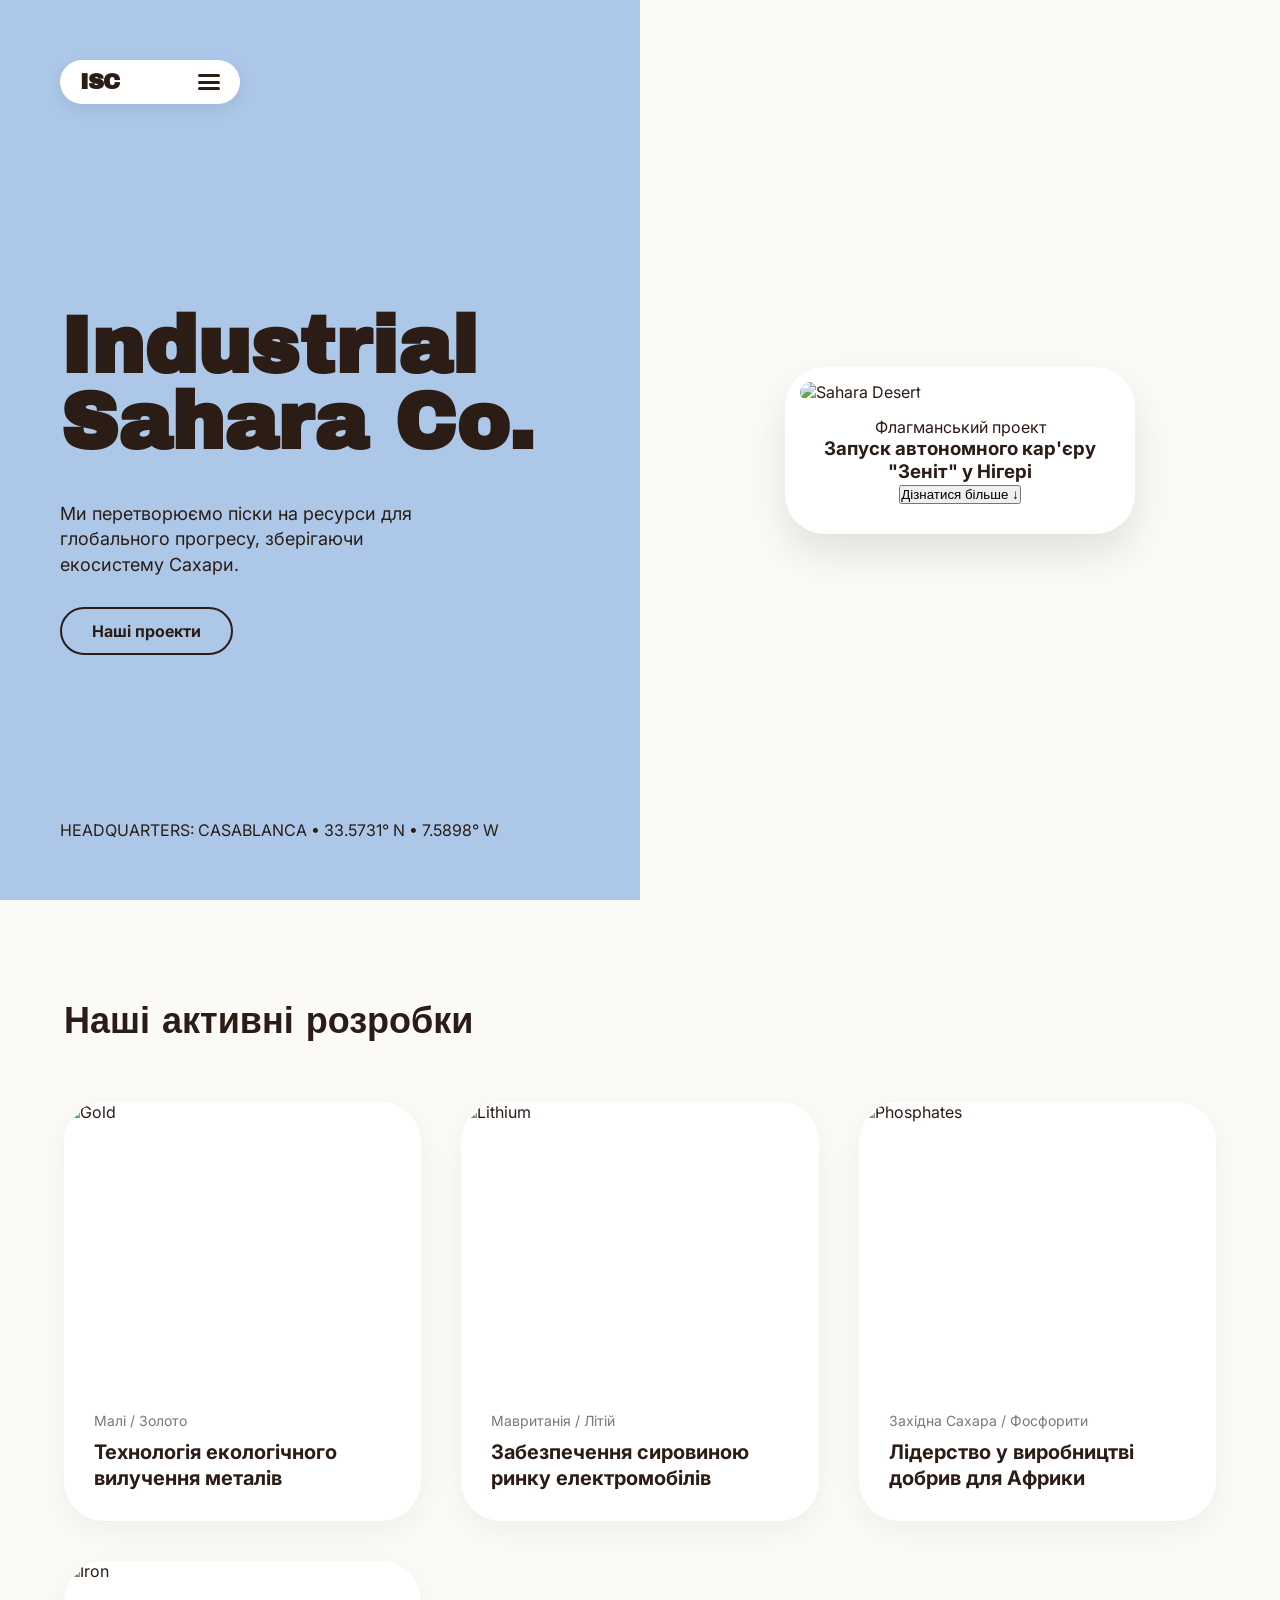
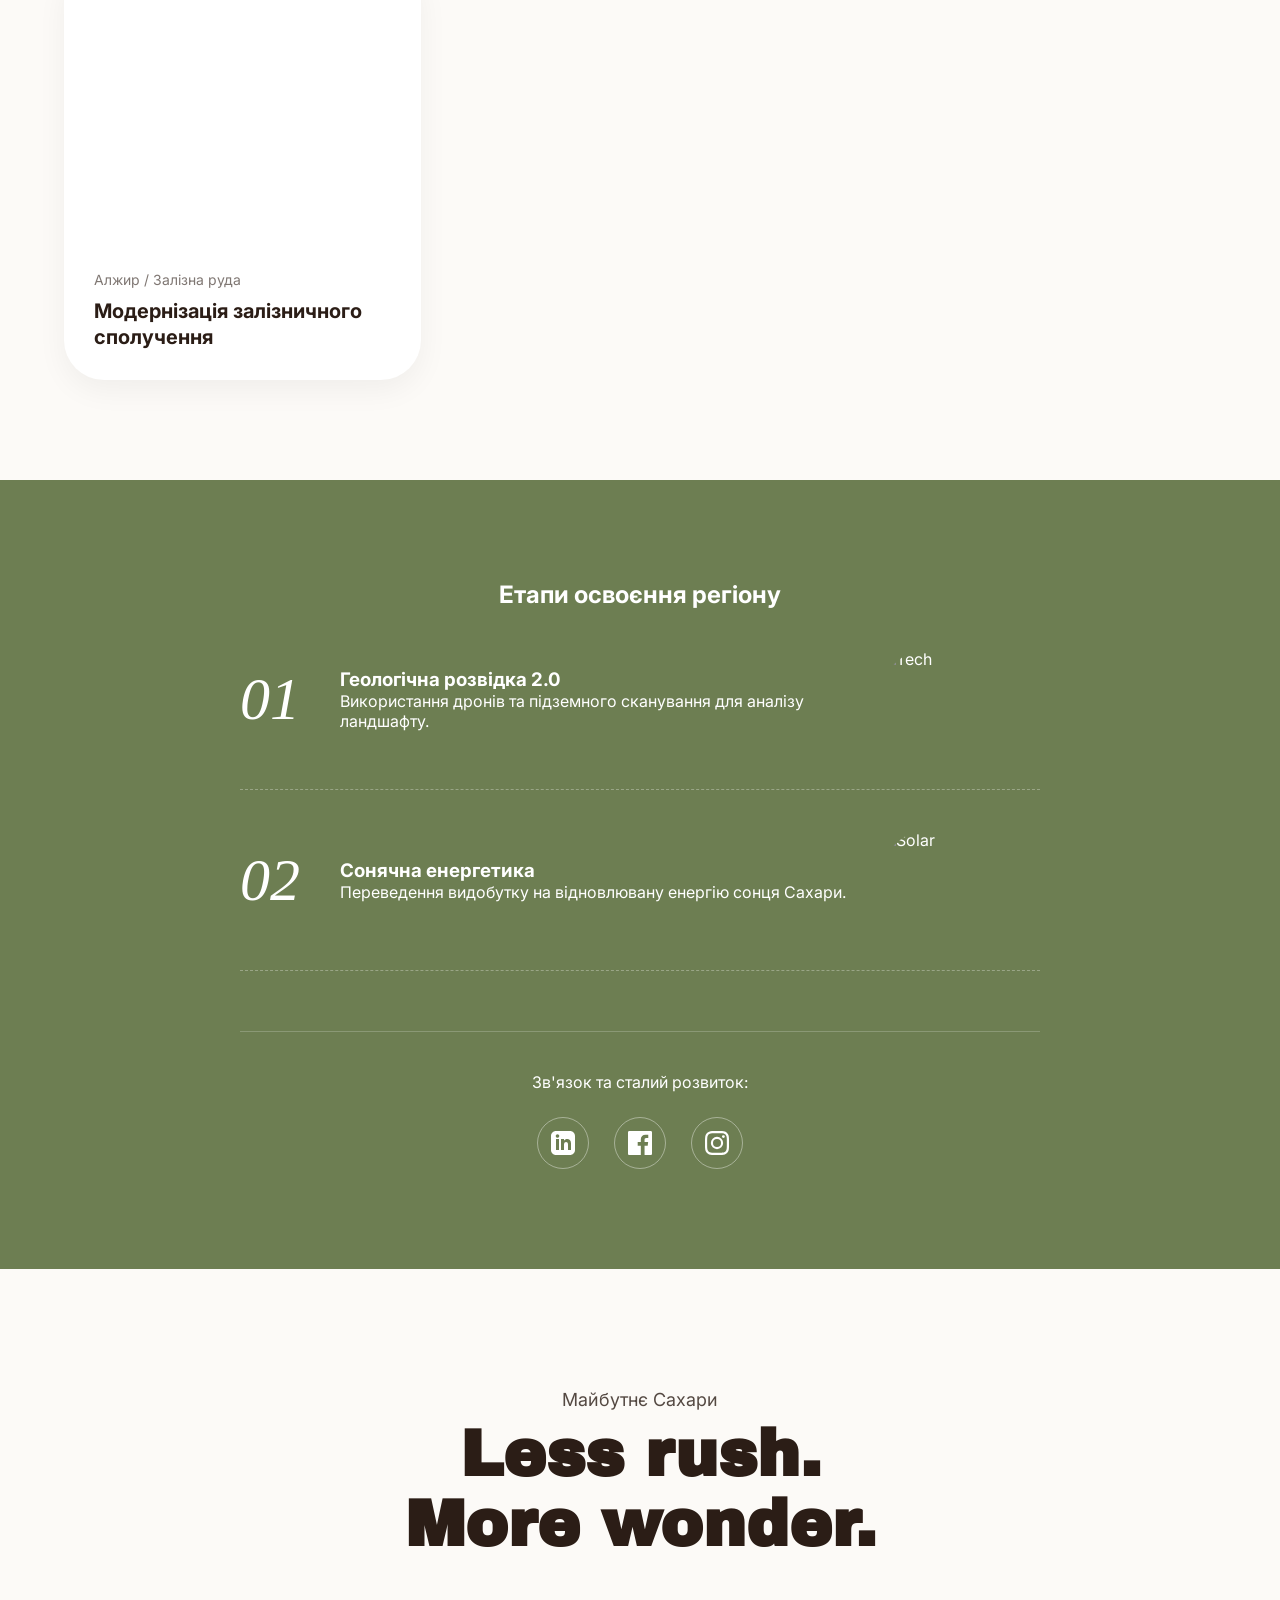
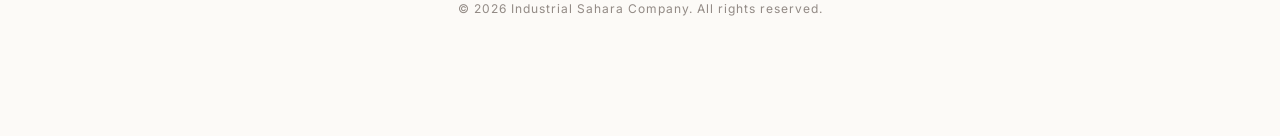
==== commit f8c66fd2: "Fix social icons, footer fonts and project cards UI" ====
--- a/index.html
+++ b/index.html
@@ -19,7 +19,6 @@
                         <span></span>
                         <span></span>
                     </div>
-                    
                     <ul id="nav-links">
                         <li><a href="#projects">Об'єкти</a></li>
                         <li><a href="#mission">Місія</a></li>
@@ -62,29 +61,40 @@
                 <div class="story-image">
                     <img src="https://images.pexels.com/photos/1105379/pexels-photo-1105379.jpeg?auto=compress&cs=tinysrgb&w=600" alt="Gold">
                 </div>
-                <span>Малі / Золото</span>
-                <h3>Технологія екологічного вилучення металів</h3>
+                <div class="story-content">
+                    <span class="location-tag">Малі / Золото</span>
+                    <h3>Технологія екологічного вилучення металів</h3>
+                </div>
             </article>
+
             <article class="story-card">
                 <div class="story-image">
                     <img src="https://images.pexels.com/photos/2582937/pexels-photo-2582937.jpeg?auto=compress&cs=tinysrgb&w=600" alt="Lithium">
                 </div>
-                <span>Мавританія / Літій</span>
-                <h3>Забезпечення сировиною ринку електромобілів</h3>
+                <div class="story-content">
+                    <span class="location-tag">Мавританія / Літій</span>
+                    <h3>Забезпечення сировиною ринку електромобілів</h3>
+                </div>
             </article>
+
             <article class="story-card">
                 <div class="story-image">
                     <img src="https://images.pexels.com/photos/2892618/pexels-photo-2892618.jpeg?auto=compress&cs=tinysrgb&w=600" alt="Phosphates">
                 </div>
-                <span>Західна Сахара / Фосфорити</span>
-                <h3>Лідерство у виробництві добрив для Африки</h3>
+                <div class="story-content">
+                    <span class="location-tag">Західна Сахара / Фосфорити</span>
+                    <h3>Лідерство у виробництві добрив для Африки</h3>
+                </div>
             </article>
+
             <article class="story-card">
                 <div class="story-image">
                     <img src="https://images.pexels.com/photos/2471234/pexels-photo-2471234.jpeg?auto=compress&cs=tinysrgb&w=600" alt="Iron">
                 </div>
-                <span>Алжир / Залізна руда</span>
-                <h3>Модернізація залізничного сполучення</h3>
+                <div class="story-content">
+                    <span class="location-tag">Алжир / Залізна руда</span>
+                    <h3>Модернізація залізничного сполучення</h3>
+                </div>
             </article>
         </div>
     </section>
@@ -110,20 +120,20 @@
             </div>
         </div>
 
-        <div class="social-links-block">
-            <p>Зв'язок та сталий розвиток:</p>
-            <div class="social-icons-wrapper">
-                <a href="#" class="social-icon-link">
-                    <svg viewBox="0 0 24 24" fill="currentColor" xmlns="http://www.w3.org/2000/svg"><path d="M19 0h-14c-2.761 0-5 2.239-5 5v14c0 2.761 2.239 5 5 5h14c2.762 0 5-2.239 5-5v-14c0-2.761-2.238-5-5-5zm-11 19h-3v-11h3v11zm-1.5-12.268c-.966 0-1.75-.79-1.75-1.764s.784-1.764 1.75-1.764 1.75.79 1.75 1.764-.783 1.764-1.75 1.764zm13.5 12.268h-3v-5.604c0-3.368-4-3.113-4 0v5.604h-3v-11h3v1.765c1.396-2.586 7-2.777 7 2.476v6.759z"/></svg>
-                </a>
-                <a href="#" class="social-icon-link">
-                    <svg viewBox="0 0 24 24" fill="currentColor" xmlns="http://www.w3.org/2000/svg"><path d="M22.675 0h-21.35c-.732 0-1.325.593-1.325 1.325v21.351c0 .731.593 1.324 1.325 1.324h11.495v-9.294h-3.128v-3.622h3.128v-2.671c0-3.1 1.893-4.788 4.659-4.788 1.325 0 2.463.099 2.795.143v3.24l-1.918.001c-1.504 0-1.795.715-1.795 1.763v2.313h3.587l-.467 3.622h-3.12v9.293h6.116c.73 0 1.323-.593 1.323-1.325v-21.35c0-.732-.593-1.325-1.325-1.325z"/></svg>
-                </a>
-                <a href="#" class="social-icon-link">
-                    <svg viewBox="0 0 24 24" fill="currentColor" xmlns="http://www.w3.org/2000/svg"><path d="M12 2.163c3.204 0 3.584.012 4.85.07 1.17.054 1.805.249 2.227.412.558.216.957.475 1.378.896.421.421.681.82.896 1.378.163.421.358 1.057.413 2.227.057 1.266.07 1.644.07 4.85s-.013 3.584-.07 4.85c-.055 1.17-.25 1.805-.413 2.227-.215.558-.475.957-.896 1.378-.421.421-.82.68-1.378.896-.422.163-1.057.358-2.227.412-1.266.058-1.644.07-4.85.07s-3.584-.012-4.85-.07c-1.17-.054-1.805-.249-2.227-.412-.558-.216-.957-.475-1.378-.896-.421-.421-.68-.82-.896-1.378-.163-.421-.358-1.057-.412-2.227-.058-1.266-.07-1.644-.07-4.85s.012-3.584.07-4.85c.054-1.17.249-1.805.412-2.227.216-.558.475-.957.896-1.378.421-.421.82-.68 1.378-.896.421-.163 1.057-.358 2.227-.412 1.266-.058 1.644-.07 4.85-.07M12 0C8.741 0 8.333.014 7.053.072 5.775.13 4.903.332 4.145.627c-.783.304-1.447.712-2.11 1.375C1.373 2.665.965 3.328.661 4.111c-.295.758-.497 1.63-.555 2.91C.014 8.291 0 8.697 0 12s.014 3.709.072 4.988c.058 1.281.26 2.154.555 2.913.304.783.712 1.447 1.375 2.11.663.663 1.326 1.071 2.11 1.375.758.295 1.63.497 2.91.555 1.28.058 1.686.072 4.988.072s3.709-.014 4.988-.072c1.281-.058 2.154-.26 2.913-.555.783-.304 1.447-.712 2.11-1.375.663-.663 1.071-1.326 1.375-2.11.295-.758.497-1.63.555-2.91.058-1.28.072-1.686.072-4.988s-.014-3.709-.072-4.988c-.058-1.28-.26-2.154-.555-2.913-.304-.783-.712-1.447-1.375-2.11-.663-.663-1.326-1.071-2.11-1.375-.758-.295-1.63-.497-2.91-.555C15.691.014 15.285 0 12 0zm0 5.838a6.162 6.162 0 100 12.324 6.162 6.162 0 000-12.324zM12 16a4 4 0 110-8 4 4 0 010 8zm6.406-11.845a1.44 1.44 0 100 2.881 1.44 1.44 0 000-2.881z"/></svg>
-                </a>
-            </div>
-        </div>
+       <div class="social-links-block">
+    <p>Зв'язок та сталий розвиток:</p>
+    <div class="social-icons-wrapper">
+        <a href="#" class="social-icon-link">
+            <svg viewBox="0 0 24 24" fill="currentColor" width="24" height="24"><path d="M19 0h-14c-2.761 0-5 2.239-5 5v14c0 2.761 2.239 5 5 5h14c2.762 0 5-2.239 5-5v-14c0-2.761-2.238-5-5-5zm-11 19h-3v-11h3v11zm-1.5-12.268c-.966 0-1.75-.79-1.75-1.764s.784-1.764 1.75-1.764 1.75.79 1.75 1.764-.783 1.764-1.75 1.764zm13.5 12.268h-3v-5.604c0-3.368-4-3.113-4 0v5.604h-3v-11h3v1.765c1.396-2.586 7-2.777 7 2.476v6.759z"/></svg>
+        </a>
+        <a href="#" class="social-icon-link">
+            <svg viewBox="0 0 24 24" fill="currentColor" width="24" height="24"><path d="M22.675 0h-21.35c-.732 0-1.325.593-1.325 1.325v21.351c0 .731.593 1.324 1.325 1.324h11.495v-9.294h-3.128v-3.622h3.128v-2.671c0-3.1 1.893-4.788 4.659-4.788 1.325 0 2.463.099 2.795.143v3.24l-1.918.001c-1.504 0-1.795.715-1.795 1.763v2.313h3.587l-.467 3.622h-3.12v9.293h6.116c.73 0 1.323-.593 1.323-1.325v-21.35c0-.732-.593-1.325-1.325-1.325z"/></svg>
+        </a>
+        <a href="#" class="social-icon-link">
+            <svg viewBox="0 0 24 24" fill="currentColor" width="24" height="24"><path d="M12 2.163c3.204 0 3.584.012 4.85.07 1.17.054 1.805.249 2.227.412.558.216.957.475 1.378.896.421.421.681.82.896 1.378.163.421.358 1.057.413 2.227.057 1.266.07 1.644.07 4.85s-.013 3.584-.07 4.85c-.055 1.17-.25 1.805-.413 2.227-.215.558-.475.957-.896 1.378-.421.421-.82.68-1.378.896-.422.163-1.057.358-2.227.412-1.266.058-1.644.07-4.85.07s-3.584-.012-4.85-.07c-1.17-.054-1.805-.249-2.227-.412-.558-.216-.957-.475-1.378-.896-.421-.421-.68-.82-.896-1.378-.163-.421-.358-1.057-.412-2.227-.058-1.266-.07-1.644-.07-4.85s.012-3.584.07-4.85c.054-1.17.249-1.805.412-2.227.216-.558.475-.957.896-1.378.421-.421.82-.68 1.378-.896.421-.163 1.057-.358 2.227-.412 1.266-.058 1.644-.07 4.85-.07M12 0C8.741 0 8.333.014 7.053.072 5.775.13 4.903.332 4.145.627c-.783.304-1.447.712-2.11 1.375C1.373 2.665.965 3.328.661 4.111c-.295.758-.497 1.63-.555 2.91C.014 8.291 0 8.697 0 12s.014 3.709.072 4.988c.058 1.281.26 2.154.555 2.913.304.783.712 1.447 1.375 2.11.663.663 1.326 1.071 2.11 1.375.758.295 1.63.497 2.91.555 1.28.058 1.686.072 4.988.072s3.709-.014 4.988-.072c1.281-.058 2.154-.26 2.913-.555.783-.304 1.447-.712 2.11-1.375.663-.663 1.071-1.326 1.375-2.11.295-.758.497-1.63.555-2.91.058-1.28.072-1.686.072-4.988s-.014-3.709-.072-4.988c-.058-1.28-.26-2.154-.555-2.913-.304-.783-.712-1.447-1.375-2.11-.663-.663-1.326-1.071-2.11-1.375-.758-.295-1.63-.497-2.91-.555C15.691.014 15.285 0 12 0zm0 5.838a6.162 6.162 0 100 12.324 6.162 6.162 0 000-12.324zM12 16a4 4 0 110-8 4 4 0 010 8zm6.406-11.845a1.44 1.44 0 100 2.881 1.44 1.44 0 000-2.881z"/></svg>
+        </a>
+    </div>
+</div>
     </section>
 
     <section id="charity" class="footer-cta">
@@ -138,40 +148,29 @@
         const burger = document.getElementById('burger-menu');
         const navLinks = document.getElementById('nav-links');
 
-        // Відкриття та закриття бургер-меню
         burger.addEventListener('click', (e) => {
             e.stopPropagation();
             burger.classList.toggle('open');
             navLinks.classList.toggle('active');
         });
 
-        // Плавний скрол та закриття меню при натисканні на посилання
         document.querySelectorAll('#nav-links a').forEach(link => {
             link.addEventListener('click', (e) => {
-                // Закриваємо меню
                 burger.classList.remove('open');
                 navLinks.classList.remove('active');
-
-                // Отримуємо ID цілі з атрибута href
+                
                 const targetId = link.getAttribute('href');
                 const targetElement = document.querySelector(targetId);
-
-                // Якщо ціль існує, робимо плавний скрол
                 if (targetElement) {
                     e.preventDefault();
-                    targetElement.scrollIntoView({
-                        behavior: 'smooth'
-                    });
+                    targetElement.scrollIntoView({ behavior: 'smooth' });
                 }
             });
         });
 
-        // Закриття меню при кліку будь-де поза ним
-        document.addEventListener('click', (e) => {
-            if (!burger.contains(e.target) && !navLinks.contains(e.target)) {
-                burger.classList.remove('open');
-                navLinks.classList.remove('active');
-            }
+        document.addEventListener('click', () => {
+            burger.classList.remove('open');
+            navLinks.classList.remove('active');
         });
     </script>
 </body>
--- a/style.css
+++ b/style.css
@@ -7,49 +7,64 @@
     --white: #ffffff;
 }
 
+/* --- ЗАГАЛЬНІ НАЛАШТУВАННЯ --- */
 * { margin: 0; padding: 0; box-sizing: border-box; }
 
-body { font-family: 'Inter', sans-serif; color: var(--text-dark); overflow-x: hidden; }
+body { 
+    font-family: 'Inter', sans-serif; 
+    color: var(--text-dark); 
+    overflow-x: hidden; 
+    background-color: #fcfaf7;
+}
 
 /* --- HERO SECTION --- */
 .hero-section { display: flex; min-height: 100vh; flex-wrap: wrap; }
-.hero-left { flex: 1; min-width: 50%; background-color: var(--bg-blue); padding: 60px; display: flex; flex-direction: column; justify-content: space-between; position: relative; }
+
+.hero-left { 
+    flex: 1; 
+    min-width: 50%; 
+    background-color: var(--bg-blue); 
+    padding: 60px; 
+    display: flex; 
+    flex-direction: column; 
+    justify-content: space-between; 
+    position: relative; 
+}
 
 .hero-right { 
     flex: 1; 
     min-width: 50%; 
-    /* ГАРАНТОВАНА САХАРА */
-    background: url('https://images.pexels.com/photos/1586298/pexels-photo-1586298.jpeg?auto=compress&cs=tinysrgb&w=1200') center/cover no-repeat !important; 
+    background: url('https://images.pexels.com/photos/1586298/pexels-photo-1586298.jpeg?auto=compress&cs=tinysrgb&w=1200&v=FINAL_FIX') center/cover no-repeat !important; 
     min-height: 100vh; 
     display: flex; 
     align-items: center; 
     justify-content: center; 
 }
 
+/* --- ХЕДЕР (ISC + БУРГЕР) --- */
 .main-header { 
     background: var(--white); 
-    padding: 10px 25px; 
+    padding: 10px 20px; 
     border-radius: 50px; 
-    display: inline-flex; 
-    align-items: center; 
-    gap: 30px; 
-    box-shadow: 0 5px 15px rgba(0,0,0,0.05); 
-    z-index: 1001; 
+    display: flex; 
+    align-items: center; 
+    justify-content: space-between; 
+    width: 100%;
+    max-width: 180px; 
+    box-shadow: 0 5px 15px rgba(0,0,0,0.08); 
+    z-index: 1010; 
     position: relative;
 }
 
-.navigation ul { display: flex; list-style: none; gap: 25px; }
-.navigation a { text-decoration: none; color: var(--text-dark); font-weight: 500; font-size: 14px; }
-
-/* КЛАСИЧНИЙ БУРГЕР (3 РИСКИ) */
+.logo h1 { font-family: 'Archivo Black', sans-serif; font-size: 22px; letter-spacing: -1px; }
+
 .burger-menu {
-    display: none; 
+    display: flex; 
     flex-direction: column;
     justify-content: space-between;
-    width: 25px;
-    height: 18px;
+    width: 22px;
+    height: 16px;
     cursor: pointer;
-    z-index: 1002;
 }
 
 .burger-menu span {
@@ -58,79 +73,182 @@
     height: 3px;
     background-color: var(--text-dark);
     border-radius: 10px;
-    transition: all 0.3s ease-in-out;
-}
-
-/* Анімація в хрестик */
-.burger-menu.open span:nth-child(1) { transform: translateY(7.5px) rotate(45deg); }
-.burger-menu.open span:nth-child(2) { opacity: 0; transform: translateX(-10px); }
-.burger-menu.open span:nth-child(3) { transform: translateY(-7.5px) rotate(-45deg); }
-
-/* HERO CONTENT */
-.hero-content h2 { font-family: 'Archivo Black', sans-serif; font-size: clamp(40px, 8vw, 80px); line-height: 0.95; margin: 40px 0; }
-.featured-card { background: var(--white); width: 350px; border-radius: 40px; overflow: hidden; box-shadow: 0 20px 40px rgba(0,0,0,0.1); z-index: 2; }
+    transition: 0.3s ease-in-out;
+}
+
+/* Анімація бургера */
+.burger-menu.open span:nth-child(1) { transform: translateY(6.5px) rotate(45deg); }
+.burger-menu.open span:nth-child(2) { opacity: 0; }
+.burger-menu.open span:nth-child(3) { transform: translateY(-6.5px) rotate(-45deg); }
+
+.navigation ul { 
+    display: none; 
+    flex-direction: column;
+    position: absolute; 
+    top: 60px; 
+    left: 0; 
+    width: 100%; 
+    background: var(--white); 
+    padding: 20px; 
+    border-radius: 20px; 
+    box-shadow: 0 10px 30px rgba(0,0,0,0.1); 
+    list-style: none;
+    gap: 15px;
+    text-align: center;
+}
+
+.navigation ul.active { display: flex; }
+.navigation a { text-decoration: none; color: var(--text-dark); font-weight: 500; font-size: 14px; }
+
+/* --- HERO CONTENT --- */
+.hero-content h2 { 
+    font-family: 'Archivo Black', sans-serif; 
+    font-size: clamp(40px, 8vw, 80px); 
+    line-height: 0.95; 
+    margin: 40px 0; 
+}
+.hero-subtitle { max-width: 400px; font-size: 18px; margin-bottom: 30px; line-height: 1.4; }
+.btn-outline { 
+    display: inline-block; 
+    padding: 12px 30px; 
+    border: 2px solid var(--text-dark); 
+    border-radius: 50px; 
+    text-decoration: none; 
+    color: var(--text-dark); 
+    font-weight: 700; 
+    transition: 0.3s; 
+}
+.btn-outline:hover { background: var(--text-dark); color: white; }
+
+.featured-card { background: var(--white); width: 350px; border-radius: 40px; overflow: hidden; box-shadow: 0 20px 40px rgba(0,0,0,0.1); }
 .card-image img { width: 100%; height: 230px; object-fit: cover; padding: 15px; border-radius: 50px; }
 .card-content { padding: 0 30px 30px; text-align: center; }
 
-/* --- PROJECTS --- */
+/* --- STORIES SECTION (КАРТКИ ВИПРАВЛЕНО) --- */
 .stories-section { padding: 100px 5%; background: #fcfaf7; }
-.stories-section h2 { text-align: center; margin-bottom: 60px; font-size: 40px; }
-.stories-grid { display: grid; grid-template-columns: repeat(auto-fit, minmax(280px, 1fr)); gap: 40px; max-width: 1200px; margin: 0 auto; }
-.story-image { width: 100%; height: 320px; border-radius: 30px; overflow: hidden; margin-bottom: 20px; }
-.story-image img { width: 100%; height: 100%; object-fit: cover; }
-
-/* --- GREEN SECTION --- */
-.itinerary-section { background: var(--bg-green); color: var(--white); padding: 100px 5%; display: flex; flex-direction: column; align-items: center; }
-.itinerary-item { display: flex; align-items: center; width: 100%; max-width: 800px; padding: 40px 0; border-bottom: 1px dashed rgba(255,255,255,0.3); }
+.stories-section h2 { text-align: left; margin-bottom: 60px; font-family: 'Archivo Black', sans-serif; font-size: 36px; }
+
+.stories-grid { 
+    display: grid; 
+    grid-template-columns: repeat(auto-fit, minmax(300px, 1fr)); 
+    gap: 40px; 
+    max-width: 1200px; 
+    margin: 0 auto; 
+}
+
+.story-card { 
+    background: white; 
+    border-radius: 40px; 
+    overflow: hidden; 
+    box-shadow: 0 10px 30px rgba(0,0,0,0.05); 
+    transition: 0.3s ease;
+}
+
+.story-image { width: 100%; height: 280px; overflow: hidden; }
+.story-image img { width: 100%; height: 100%; object-fit: cover; transition: 0.5s; }
+.story-card:hover .story-image img { transform: scale(1.05); }
+
+.story-content { padding: 30px; }
+.location-tag { display: block; font-size: 14px; opacity: 0.6; margin-bottom: 10px; }
+.story-content h3 { font-size: 20px; line-height: 1.3; font-weight: 700; }
+
+/* --- ITINERARY (ЗЕЛЕНА СЕКЦІЯ) --- */
+.itinerary-section { 
+    background: var(--bg-green); 
+    color: var(--white); 
+    padding: 100px 5%; 
+    display: flex; 
+    flex-direction: column; 
+    align-items: center; 
+}
+
+.itinerary-item { 
+    display: flex; 
+    align-items: center; 
+    width: 100%; 
+    max-width: 800px; 
+    padding: 40px 0; 
+    border-bottom: 1px dashed rgba(255,255,255,0.3); 
+}
+
 .itinerary-number { font-size: 60px; font-family: serif; font-style: italic; min-width: 100px; }
 .itinerary-info { flex: 1; }
-.itinerary-img { width: 160px; height: 100px; object-fit: cover; border-radius: 60px; margin-left: 20px; }
-
-/* --- SOCIAL LINKS --- */
-.social-links-block { margin-top: 60px; text-align: center; border-top: 1px solid rgba(255,255,255,0.2); padding-top: 40px; width: 100%; max-width: 800px; }
-.social-icons-wrapper { display: flex; justify-content: center; gap: 20px; margin-top: 20px; }
-.social-icon-link { width: 48px; height: 48px; border: 1px solid rgba(255,255,255,0.4); border-radius: 50%; display: flex; align-items: center; justify-content: center; color: white; transition: 0.3s; text-decoration: none; }
-.social-icon-link svg { width: 20px; height: 20px; }
-.social-icon-link:hover { background: white; color: var(--bg-green); transform: translateY(-3px); }
-
-/* --- FOOTER --- */
-.footer-cta { padding: 100px 20px; text-align: center; }
-.btn-outline { display: inline-block; padding: 12px 30px; border: 2px solid var(--text-dark); border-radius: 50px; text-decoration: none; color: var(--text-dark); font-weight: 700; transition: 0.3s; }
-.btn-outline:hover { background: var(--text-dark); color: white; }
-
-/* --- MOBILE --- */
+.itinerary-img { 
+    width: 160px; 
+    height: 100px; 
+    object-fit: cover; 
+    border-radius: 60px; 
+    margin-left: 20px; 
+}
+
+/* --- СОЦІАЛЬНІ ІКОНКИ (ВИПРАВЛЕНО) --- */
+.social-links-block { 
+    margin-top: 60px; 
+    text-align: center; 
+    border-top: 1px solid rgba(255,255,255,0.2); 
+    padding-top: 40px; 
+    width: 100%; 
+    max-width: 800px; 
+}
+
+.social-icons-wrapper { 
+    display: flex; 
+    justify-content: center; 
+    gap: 25px; 
+    margin-top: 25px; 
+}
+
+.social-icon-link { 
+    width: 52px; 
+    height: 52px; 
+    border: 1px solid rgba(255,255,255,0.4); 
+    border-radius: 50%; 
+    display: flex; 
+    align-items: center; 
+    justify-content: center; 
+    color: white; 
+    text-decoration: none; 
+    transition: 0.3s ease;
+}
+
+.social-icon-link:hover { 
+    background: var(--white); 
+    color: var(--bg-green); 
+    transform: translateY(-5px); 
+}
+
+/* --- ФУТЕР (ШРИФТИ ВИПРАВЛЕНО) --- */
+.footer-cta { 
+    padding: 120px 20px; 
+    text-align: center; 
+    background: #fcfaf7; 
+}
+
+.footer-cta p { 
+    font-size: 18px; 
+    margin-bottom: 10px; 
+    opacity: 0.8; 
+}
+
+.footer-cta h2 { 
+    font-family: 'Archivo Black', sans-serif; 
+    font-size: clamp(32px, 7vw, 64px); 
+    line-height: 1.1; 
+    margin-bottom: 40px;
+}
+
+/* Копірайт знизу */
+.footer-cta div { 
+    margin-top: 60px; 
+    font-size: 14px; 
+    opacity: 0.5; 
+    letter-spacing: 1px;
+}
+
+/* --- АДАПТИВНІСТЬ --- */
 @media (max-width: 1024px) {
     .hero-left, .hero-right { min-width: 100%; }
-    .main-header { 
-        width: 90%; 
-        justify-content: space-between; 
-        border-radius: 30px; 
-        position: fixed; 
-        top: 20px; 
-        left: 50%; 
-        transform: translateX(-50%); 
-        padding: 15px 25px;
-        z-index: 1005;
-    }
-    .burger-menu { display: flex; }
-    
-    /* ВИПРАВЛЕНО: Меню випадає окремо і нічого не штовхає */
-    .navigation ul { 
-        display: none; 
-        position: absolute; 
-        top: 65px; 
-        left: 0; 
-        width: 100%; 
-        background: white; 
-        flex-direction: column; 
-        padding: 30px; 
-        border-radius: 20px; 
-        box-shadow: 0 10px 30px rgba(0,0,0,0.15); 
-        gap: 20px;
-        text-align: center;
-    }
-    .navigation ul.active { display: flex; }
-    
+    .main-header { position: fixed; top: 20px; left: 5%; }
     .itinerary-item { flex-direction: column; text-align: center; gap: 20px; }
     .itinerary-img { margin: 0; }
 }
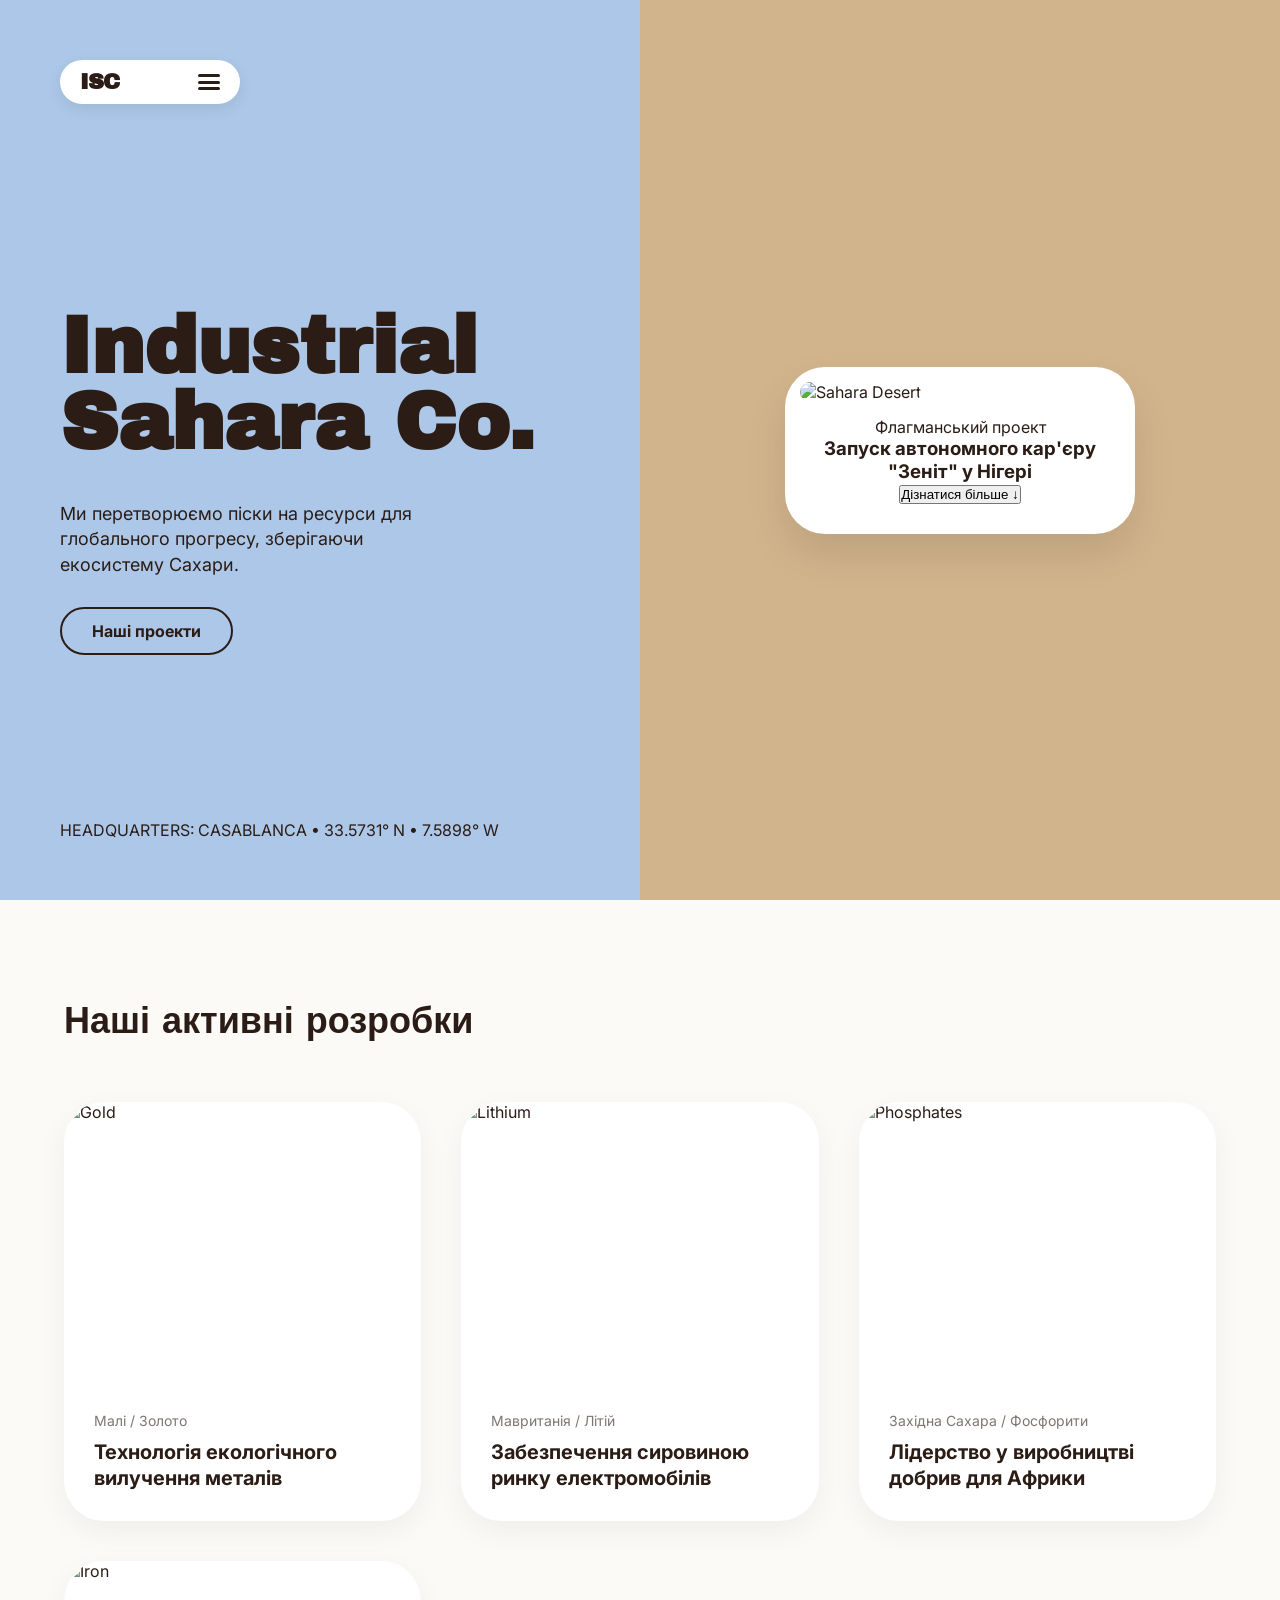
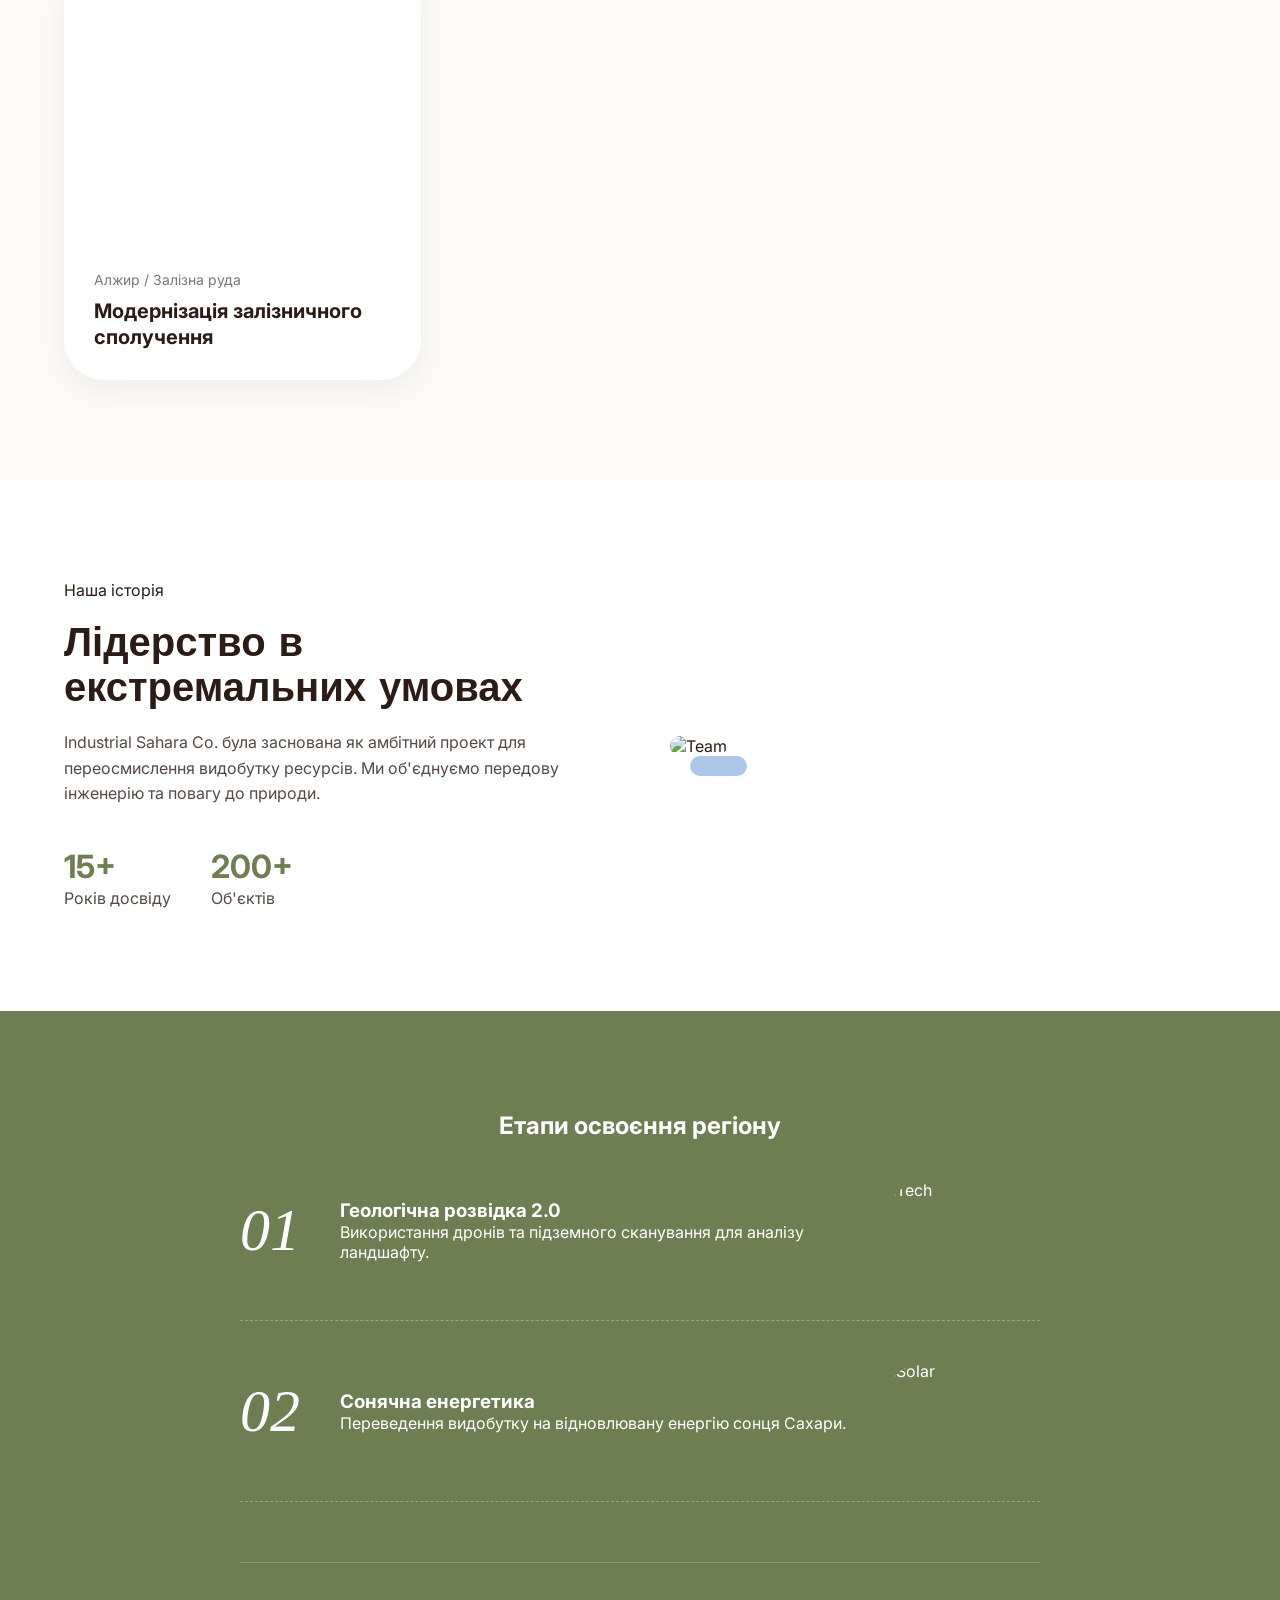
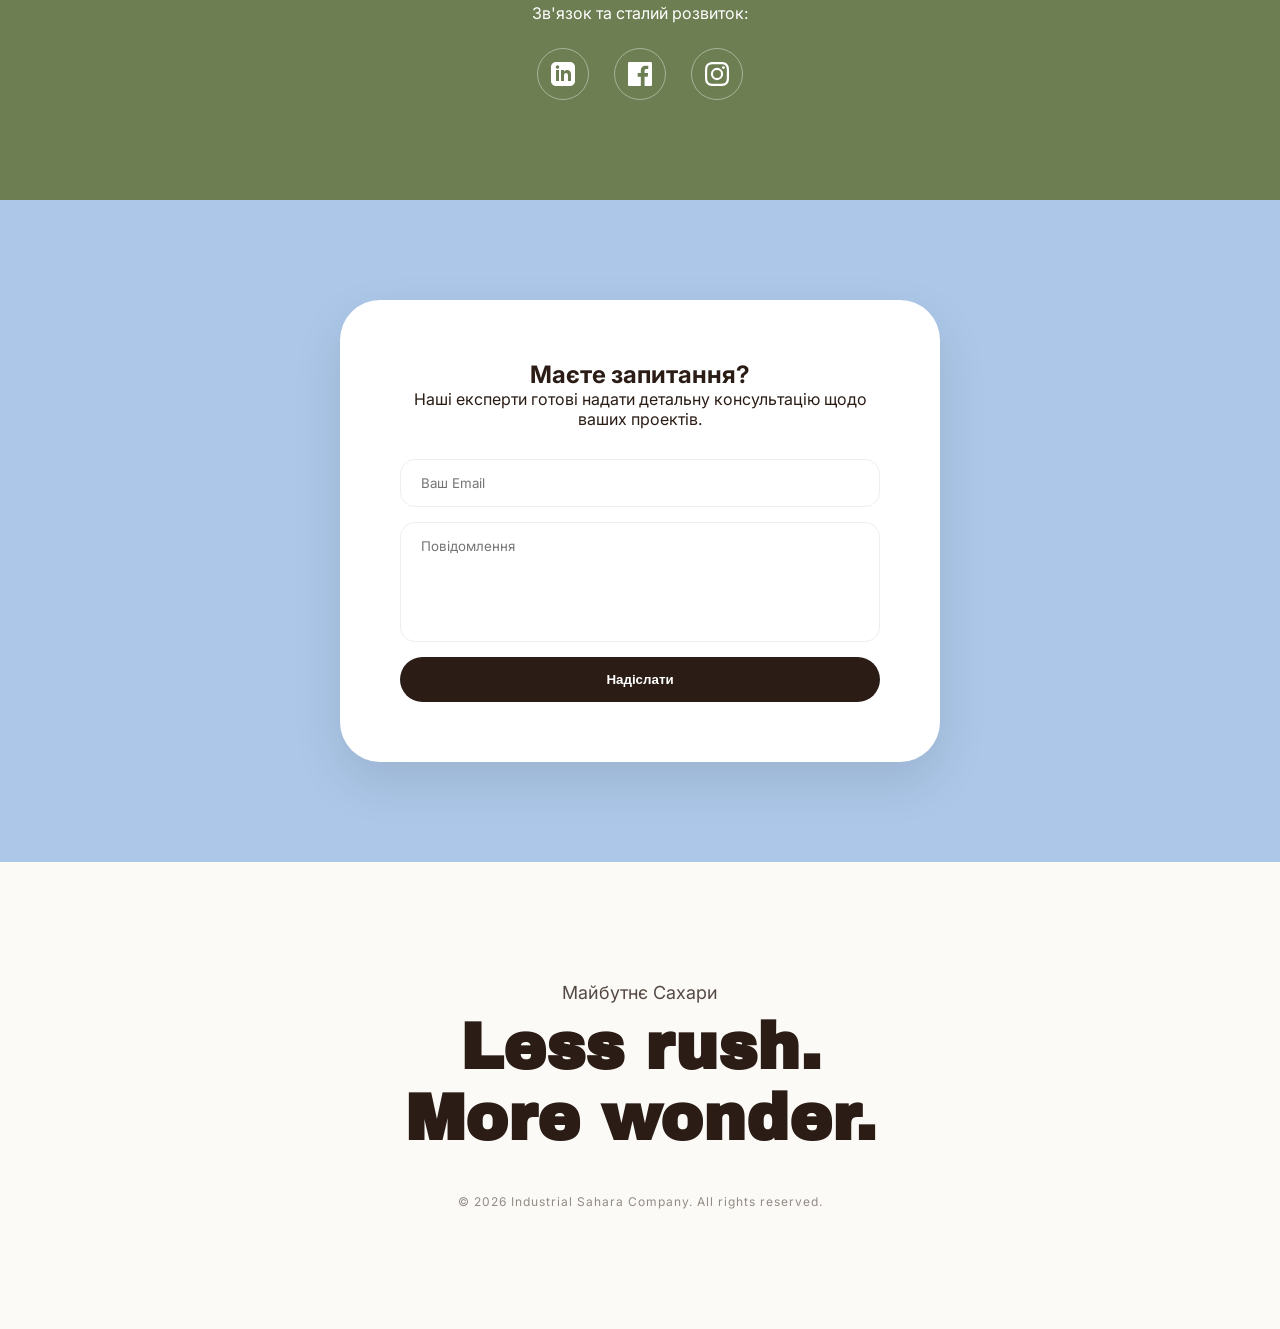
==== commit 72002652: "Fix social icons, footer fonts and project cards UI" ====
--- a/index.html
+++ b/index.html
@@ -4,7 +4,7 @@
     <meta charset="UTF-8">
     <meta name="viewport" content="width=device-width, initial-scale=1.0">
     <title>Industrial Sahara Company | Офіційний сайт</title>
-    <link rel="stylesheet" href="style.css">
+    <link rel="stylesheet" href="main.css">
     <link href="https://fonts.googleapis.com/css2?family=Archivo+Black&family=Inter:wght@400;500;700&display=swap" rel="stylesheet">
 </head>
 <body>
@@ -21,8 +21,8 @@
                     </div>
                     <ul id="nav-links">
                         <li><a href="#projects">Об'єкти</a></li>
-                        <li><a href="#mission">Місія</a></li>
-                        <li><a href="#charity">Благодійність</a></li>
+                        <li><a href="#about">Про нас</a></li> <li><a href="#mission">Місія</a></li>
+                        <li><a href="#contacts">Контакти</a></li> <li><a href="#charity">Благодійність</a></li>
                     </ul>
                 </nav>
             </header>
@@ -99,6 +99,23 @@
         </div>
     </section>
 
+    <section id="about" class="about-section">
+        <div class="about-container">
+            <div class="about-text">
+                <span class="tag">Наша історія</span>
+                <h2>Лідерство в екстремальних умовах</h2>
+                <p>Industrial Sahara Co. була заснована як амбітний проект для переосмислення видобутку ресурсів. Ми об'єднуємо передову інженерію та повагу до природи.</p>
+                <div class="stats">
+                    <div class="stat-item"><strong>15+</strong><p>Років досвіду</p></div>
+                    <div class="stat-item"><strong>200+</strong><p>Об'єктів</p></div>
+                </div>
+            </div>
+            <div class="about-image">
+                <img src="https://images.pexels.com/photos/2422259/pexels-photo-2422259.jpeg?auto=compress&cs=tinysrgb&w=600" alt="Team">
+            </div>
+        </div>
+    </section>
+
     <section id="mission" class="itinerary-section">
         <h2>Етапи освоєння регіону</h2>
         <div class="itinerary-list">
@@ -120,20 +137,32 @@
             </div>
         </div>
 
-       <div class="social-links-block">
-    <p>Зв'язок та сталий розвиток:</p>
-    <div class="social-icons-wrapper">
-        <a href="#" class="social-icon-link">
-            <svg viewBox="0 0 24 24" fill="currentColor" width="24" height="24"><path d="M19 0h-14c-2.761 0-5 2.239-5 5v14c0 2.761 2.239 5 5 5h14c2.762 0 5-2.239 5-5v-14c0-2.761-2.238-5-5-5zm-11 19h-3v-11h3v11zm-1.5-12.268c-.966 0-1.75-.79-1.75-1.764s.784-1.764 1.75-1.764 1.75.79 1.75 1.764-.783 1.764-1.75 1.764zm13.5 12.268h-3v-5.604c0-3.368-4-3.113-4 0v5.604h-3v-11h3v1.765c1.396-2.586 7-2.777 7 2.476v6.759z"/></svg>
-        </a>
-        <a href="#" class="social-icon-link">
-            <svg viewBox="0 0 24 24" fill="currentColor" width="24" height="24"><path d="M22.675 0h-21.35c-.732 0-1.325.593-1.325 1.325v21.351c0 .731.593 1.324 1.325 1.324h11.495v-9.294h-3.128v-3.622h3.128v-2.671c0-3.1 1.893-4.788 4.659-4.788 1.325 0 2.463.099 2.795.143v3.24l-1.918.001c-1.504 0-1.795.715-1.795 1.763v2.313h3.587l-.467 3.622h-3.12v9.293h6.116c.73 0 1.323-.593 1.323-1.325v-21.35c0-.732-.593-1.325-1.325-1.325z"/></svg>
-        </a>
-        <a href="#" class="social-icon-link">
-            <svg viewBox="0 0 24 24" fill="currentColor" width="24" height="24"><path d="M12 2.163c3.204 0 3.584.012 4.85.07 1.17.054 1.805.249 2.227.412.558.216.957.475 1.378.896.421.421.681.82.896 1.378.163.421.358 1.057.413 2.227.057 1.266.07 1.644.07 4.85s-.013 3.584-.07 4.85c-.055 1.17-.25 1.805-.413 2.227-.215.558-.475.957-.896 1.378-.421.421-.82.68-1.378.896-.422.163-1.057.358-2.227.412-1.266.058-1.644.07-4.85.07s-3.584-.012-4.85-.07c-1.17-.054-1.805-.249-2.227-.412-.558-.216-.957-.475-1.378-.896-.421-.421-.68-.82-.896-1.378-.163-.421-.358-1.057-.412-2.227-.058-1.266-.07-1.644-.07-4.85s.012-3.584.07-4.85c.054-1.17.249-1.805.412-2.227.216-.558.475-.957.896-1.378.421-.421.82-.68 1.378-.896.421-.163 1.057-.358 2.227-.412 1.266-.058 1.644-.07 4.85-.07M12 0C8.741 0 8.333.014 7.053.072 5.775.13 4.903.332 4.145.627c-.783.304-1.447.712-2.11 1.375C1.373 2.665.965 3.328.661 4.111c-.295.758-.497 1.63-.555 2.91C.014 8.291 0 8.697 0 12s.014 3.709.072 4.988c.058 1.281.26 2.154.555 2.913.304.783.712 1.447 1.375 2.11.663.663 1.326 1.071 2.11 1.375.758.295 1.63.497 2.91.555 1.28.058 1.686.072 4.988.072s3.709-.014 4.988-.072c1.281-.058 2.154-.26 2.913-.555.783-.304 1.447-.712 2.11-1.375.663-.663 1.071-1.326 1.375-2.11.295-.758.497-1.63.555-2.91.058-1.28.072-1.686.072-4.988s-.014-3.709-.072-4.988c-.058-1.28-.26-2.154-.555-2.913-.304-.783-.712-1.447-1.375-2.11-.663-.663-1.326-1.071-2.11-1.375-.758-.295-1.63-.497-2.91-.555C15.691.014 15.285 0 12 0zm0 5.838a6.162 6.162 0 100 12.324 6.162 6.162 0 000-12.324zM12 16a4 4 0 110-8 4 4 0 010 8zm6.406-11.845a1.44 1.44 0 100 2.881 1.44 1.44 0 000-2.881z"/></svg>
-        </a>
-    </div>
-</div>
+        <div class="social-links-block">
+            <p>Зв'язок та сталий розвиток:</p>
+            <div class="social-icons-wrapper">
+                <a href="#" class="social-icon-link">
+                    <svg viewBox="0 0 24 24" fill="currentColor" width="24" height="24"><path d="M19 0h-14c-2.761 0-5 2.239-5 5v14c0 2.761 2.239 5 5 5h14c2.762 0 5-2.239 5-5v-14c0-2.761-2.238-5-5-5zm-11 19h-3v-11h3v11zm-1.5-12.268c-.966 0-1.75-.79-1.75-1.764s.784-1.764 1.75-1.764 1.75.79 1.75 1.764-.783 1.764-1.75 1.764zm13.5 12.268h-3v-5.604c0-3.368-4-3.113-4 0v5.604h-3v-11h3v1.765c1.396-2.586 7-2.777 7 2.476v6.759z"/></svg>
+                </a>
+                <a href="#" class="social-icon-link">
+                    <svg viewBox="0 0 24 24" fill="currentColor" width="24" height="24"><path d="M22.675 0h-21.35c-.732 0-1.325.593-1.325 1.325v21.351c0 .731.593 1.324 1.325 1.324h11.495v-9.294h-3.128v-3.622h3.128v-2.671c0-3.1 1.893-4.788 4.659-4.788 1.325 0 2.463.099 2.795.143v3.24l-1.918.001c-1.504 0-1.795.715-1.795 1.763v2.313h3.587l-.467 3.622h-3.12v9.293h6.116c.73 0 1.323-.593 1.323-1.325v-21.35c0-.732-.593-1.325-1.325-1.325z"/></svg>
+                </a>
+                <a href="#" class="social-icon-link">
+                    <svg viewBox="0 0 24 24" fill="currentColor" width="24" height="24"><path d="M12 2.163c3.204 0 3.584.012 4.85.07 1.17.054 1.805.249 2.227.412.558.216.957.475 1.378.896.421.421.681.82.896 1.378.163.421.358 1.057.413 2.227.057 1.266.07 1.644.07 4.85s-.013 3.584-.07 4.85c-.055 1.17-.25 1.805-.413 2.227-.215.558-.475.957-.896 1.378-.421.421-.82.68-1.378.896-.422.163-1.057.358-2.227.412-1.266.058-1.644.07-4.85.07s-3.584-.012-4.85-.07c-1.17-.054-1.805-.249-2.227-.412-.558-.216-.957-.475-1.378-.896-.421-.421-.68-.82-.896-1.378-.163-.421-.358-1.057-.412-2.227-.058-1.266-.07-1.644-.07-4.85s.012-3.584.07-4.85c.054-1.17.249-1.805.412-2.227.216-.558.475-.957.896-1.378.421-.421.82-.68 1.378-.896.421-.163 1.057-.358 2.227-.412 1.266-.058 1.644-.07 4.85-.07M12 0C8.741 0 8.333.014 7.053.072 5.775.13 4.903.332 4.145.627c-.783.304-1.447.712-2.11 1.375C1.373 2.665.965 3.328.661 4.111c-.295.758-.497 1.63-.555 2.91C.014 8.291 0 8.697 0 12s.014 3.709.072 4.988c.058 1.281.26 2.154.555 2.913.304.783.712 1.447 1.375 2.11.663.663 1.326 1.071 2.11 1.375.758.295 1.63.497 2.91.555 1.28.058 1.686.072 4.988.072s3.709-.014 4.988-.072c1.281-.058 2.154-.26 2.913-.555.783-.304 1.447-.712 2.11-1.375.663-.663 1.071-1.326 1.375-2.11.295-.758.497-1.63.555-2.91.058-1.28.072-1.686.072-4.988s-.014-3.709-.072-4.988c-.058-1.28-.26-2.154-.555-2.913-.304-.783-.712-1.447-1.375-2.11-.663-.663-1.326-1.071-2.11-1.375-.758-.295-1.63-.497-2.91-.555C15.691.014 15.285 0 12 0zm0 5.838a6.162 6.162 0 100 12.324 6.162 6.162 0 000-12.324zM12 16a4 4 0 110-8 4 4 0 010 8zm6.406-11.845a1.44 1.44 0 100 2.881 1.44 1.44 0 000-2.881z"/></svg>
+                </a>
+            </div>
+        </div>
+    </section>
+
+    <section id="contacts" class="contact-section">
+        <div class="contact-card">
+            <h2>Маєте запитання?</h2>
+            <p>Наші експерти готові надати детальну консультацію щодо ваших проектів.</p>
+            <form class="contact-form">
+                <input type="email" placeholder="Ваш Email" required>
+                <textarea placeholder="Повідомлення"></textarea>
+                <button type="submit" class="btn-submit">Надіслати</button>
+            </form>
+        </div>
     </section>
 
     <section id="charity" class="footer-cta">
--- a/main.css
+++ b/main.css
@@ -0,0 +1,311 @@
+@import url('https://fonts.googleapis.com/css2?family=Inter:wght@400;500;700&family=Archivo+Black&display=swap');
+
+:root {
+    --bg-blue: #acc7e8;
+    --bg-green: #6d7e52;
+    --text-dark: #2b1d16;
+    --white: #ffffff;
+}
+
+/* --- ЗАГАЛЬНІ НАЛАШТУВАННЯ --- */
+* { margin: 0; padding: 0; box-sizing: border-box; }
+
+body { 
+    font-family: 'Inter', sans-serif; 
+    color: var(--text-dark); 
+    overflow-x: hidden; 
+    background-color: #fcfaf7;
+}
+
+/* --- HERO SECTION --- */
+.hero-section { display: flex; min-height: 100vh; flex-wrap: wrap; }
+
+.hero-left { 
+    flex: 1; 
+    min-width: 50%; 
+    background-color: var(--bg-blue); 
+    padding: 60px; 
+    display: flex; 
+    flex-direction: column; 
+    justify-content: space-between; 
+    position: relative; 
+}
+
+.hero-right { 
+    flex: 1; 
+    min-width: 50%; 
+    /* Використовуємо максимально стабільне посилання з додаванням випадкового параметра для обходу кешу */
+    background: #d2b48c url('https://images.unsplash.com/photo-1473580044384-7ba9967e16a0?q=80&w=1600&auto=format&fit=crop&sig=1') center/cover no-repeat !important; 
+    min-height: 100vh; 
+    display: flex; 
+    align-items: center; 
+    justify-content: center; 
+    position: relative;
+}
+/* --- ХЕДЕР (ISC + БУРГЕР) --- */
+.main-header { 
+    background: var(--white); 
+    padding: 10px 20px; 
+    border-radius: 50px; 
+    display: flex; 
+    align-items: center; 
+    justify-content: space-between; 
+    width: 100%;
+    max-width: 180px; 
+    box-shadow: 0 5px 15px rgba(0,0,0,0.08); 
+    z-index: 1010; 
+    position: relative;
+}
+
+.logo h1 { font-family: 'Archivo Black', sans-serif; font-size: 22px; letter-spacing: -1px; }
+
+.burger-menu {
+    display: flex; 
+    flex-direction: column;
+    justify-content: space-between;
+    width: 22px;
+    height: 16px;
+    cursor: pointer;
+}
+
+.burger-menu span {
+    display: block;
+    width: 100%;
+    height: 3px;
+    background-color: var(--text-dark);
+    border-radius: 10px;
+    transition: 0.3s ease-in-out;
+}
+
+/* Анімація бургера у хрестик */
+.burger-menu.open span:nth-child(1) { transform: translateY(6.5px) rotate(45deg); }
+.burger-menu.open span:nth-child(2) { opacity: 0; }
+.burger-menu.open span:nth-child(3) { transform: translateY(-6.5px) rotate(-45deg); }
+
+.navigation ul { 
+    display: none; 
+    flex-direction: column;
+    position: absolute; 
+    top: 60px; 
+    left: 0; 
+    width: 100%; 
+    background: var(--white); 
+    padding: 20px; 
+    border-radius: 20px; 
+    box-shadow: 0 10px 30px rgba(0,0,0,0.1); 
+    list-style: none;
+    gap: 15px;
+    text-align: center;
+}
+
+.navigation ul.active { display: flex; }
+.navigation a { text-decoration: none; color: var(--text-dark); font-weight: 500; font-size: 14px; }
+
+/* --- HERO CONTENT --- */
+.hero-content h2 { 
+    font-family: 'Archivo Black', sans-serif; 
+    font-size: clamp(40px, 8vw, 80px); 
+    line-height: 0.95; 
+    margin: 40px 0; 
+}
+.hero-subtitle { max-width: 400px; font-size: 18px; margin-bottom: 30px; line-height: 1.4; }
+.btn-outline { 
+    display: inline-block; 
+    padding: 12px 30px; 
+    border: 2px solid var(--text-dark); 
+    border-radius: 50px; 
+    text-decoration: none; 
+    color: var(--text-dark); 
+    font-weight: 700; 
+    transition: 0.3s; 
+}
+.btn-outline:hover { background: var(--text-dark); color: white; }
+
+.featured-card { background: var(--white); width: 350px; border-radius: 40px; overflow: hidden; box-shadow: 0 20px 40px rgba(0,0,0,0.1); }
+.card-image img { width: 100%; height: 230px; object-fit: cover; padding: 15px; border-radius: 50px; }
+.card-content { padding: 0 30px 30px; text-align: center; }
+
+/* --- STORIES SECTION (КАРТКИ ПРОЕКТІВ) --- */
+.stories-section { padding: 100px 5%; background: #fcfaf7; }
+.stories-section h2 { text-align: left; margin-bottom: 60px; font-family: 'Archivo Black', sans-serif; font-size: 36px; }
+
+.stories-grid { 
+    display: grid; 
+    grid-template-columns: repeat(auto-fit, minmax(300px, 1fr)); 
+    gap: 40px; 
+    max-width: 1200px; 
+    margin: 0 auto; 
+}
+
+.story-card { 
+    background: white; 
+    border-radius: 40px; 
+    overflow: hidden; 
+    box-shadow: 0 10px 30px rgba(0,0,0,0.05); 
+    transition: 0.3s ease;
+}
+
+.story-image { width: 100%; height: 280px; overflow: hidden; }
+.story-image img { width: 100%; height: 100%; object-fit: cover; transition: 0.5s; }
+.story-card:hover .story-image img { transform: scale(1.05); }
+
+.story-content { padding: 30px; }
+.location-tag { display: block; font-size: 14px; opacity: 0.6; margin-bottom: 10px; }
+.story-content h3 { font-size: 20px; line-height: 1.3; font-weight: 700; }
+
+/* --- ITINERARY (ЗЕЛЕНА СЕКЦІЯ) --- */
+.itinerary-section { 
+    background: var(--bg-green); 
+    color: var(--white); 
+    padding: 100px 5%; 
+    display: flex; 
+    flex-direction: column; 
+    align-items: center; 
+}
+
+.itinerary-item { 
+    display: flex; 
+    align-items: center; 
+    width: 100%; 
+    max-width: 800px; 
+    padding: 40px 0; 
+    border-bottom: 1px dashed rgba(255,255,255,0.3); 
+}
+
+.itinerary-number { font-size: 60px; font-family: serif; font-style: italic; min-width: 100px; }
+.itinerary-info { flex: 1; }
+.itinerary-img { 
+    width: 160px; 
+    height: 100px; 
+    object-fit: cover; 
+    border-radius: 60px; 
+    margin-left: 20px; 
+}
+
+/* --- СОЦІАЛЬНІ ІКОНКИ --- */
+.social-links-block { 
+    margin-top: 60px; 
+    text-align: center; 
+    border-top: 1px solid rgba(255,255,255,0.2); 
+    padding-top: 40px; 
+    width: 100%; 
+    max-width: 800px; 
+}
+
+.social-icons-wrapper { 
+    display: flex; 
+    justify-content: center; 
+    gap: 25px; 
+    margin-top: 25px; 
+}
+
+.social-icon-link { 
+    width: 52px; 
+    height: 52px; 
+    border: 1px solid rgba(255,255,255,0.4); 
+    border-radius: 50%; 
+    display: flex; 
+    align-items: center; 
+    justify-content: center; 
+    color: white; 
+    text-decoration: none; 
+    transition: 0.3s ease;
+}
+
+.social-icon-link:hover { 
+    background: var(--white); 
+    color: var(--bg-green); 
+    transform: translateY(-5px); 
+}
+
+/* --- ФУТЕР (ШРИФТИ ТА ВІДСТУПИ) --- */
+.footer-cta { 
+    padding: 120px 20px; 
+    text-align: center; 
+    background: #fcfaf7; 
+}
+
+.footer-cta p { 
+    font-size: 18px; 
+    margin-bottom: 10px; 
+    opacity: 0.8; 
+}
+
+.footer-cta h2 { 
+    font-family: 'Archivo Black', sans-serif; 
+    font-size: clamp(32px, 7vw, 64px); 
+    line-height: 1.1; 
+    margin-bottom: 40px;
+}
+
+.footer-cta div { 
+    margin-top: 60px; 
+    font-size: 14px; 
+    opacity: 0.5; 
+    letter-spacing: 1px;
+}
+
+/* --- НОВІ СТИЛІ ДЛЯ СЕКЦІЙ --- */
+
+/* Про нас */
+.about-section { padding: 100px 5%; background: #ffffff; }
+.about-container { 
+    display: flex; 
+    align-items: center; 
+    gap: 60px; 
+    max-width: 1200px; 
+    margin: 0 auto; 
+    flex-wrap: wrap;
+}
+.about-text { flex: 1; min-width: 300px; }
+.about-text h2 { font-family: 'Archivo Black', sans-serif; font-size: 40px; margin: 20px 0; }
+.about-text p { line-height: 1.6; opacity: 0.8; }
+.stats { display: flex; gap: 40px; margin-top: 40px; }
+.stat-item strong { font-size: 32px; display: block; color: var(--bg-green); }
+.about-image { flex: 1; min-width: 300px; }
+.about-image img { width: 100%; border-radius: 40px; box-shadow: 20px 20px 0 var(--bg-blue); }
+
+/* Контакти */
+.contact-section { padding: 100px 5%; background: var(--bg-blue); display: flex; justify-content: center; }
+.contact-card { 
+    background: var(--white); 
+    padding: 60px; 
+    border-radius: 40px; 
+    max-width: 600px; 
+    text-align: center; 
+    box-shadow: 0 20px 50px rgba(0,0,0,0.1);
+}
+.contact-form { display: flex; flex-direction: column; gap: 15px; margin-top: 30px; }
+.contact-form input, .contact-form textarea { 
+    padding: 15px 20px; 
+    border: 1px solid #eee; 
+    border-radius: 15px; 
+    font-family: inherit;
+    outline: none;
+}
+.contact-form textarea { height: 120px; resize: none; }
+.btn-submit { 
+    background: var(--text-dark); 
+    color: white; 
+    border: none; 
+    padding: 15px; 
+    border-radius: 50px; 
+    font-weight: 700; 
+    cursor: pointer; 
+    transition: 0.3s;
+}
+.btn-submit:hover { transform: scale(1.02); background: var(--bg-green); }
+
+@media (max-width: 768px) {
+    .about-container { gap: 30px; }
+    .about-text h2 { font-size: 32px; }
+    .contact-card { padding: 40px 20px; }
+}
+
+/* --- АДАПТИВНІСТЬ --- */
+@media (max-width: 1024px) {
+    .hero-left, .hero-right { min-width: 100%; }
+    .main-header { position: fixed; top: 20px; left: 5%; }
+    .itinerary-item { flex-direction: column; text-align: center; gap: 20px; }
+    .itinerary-img { margin: 0; }
+}
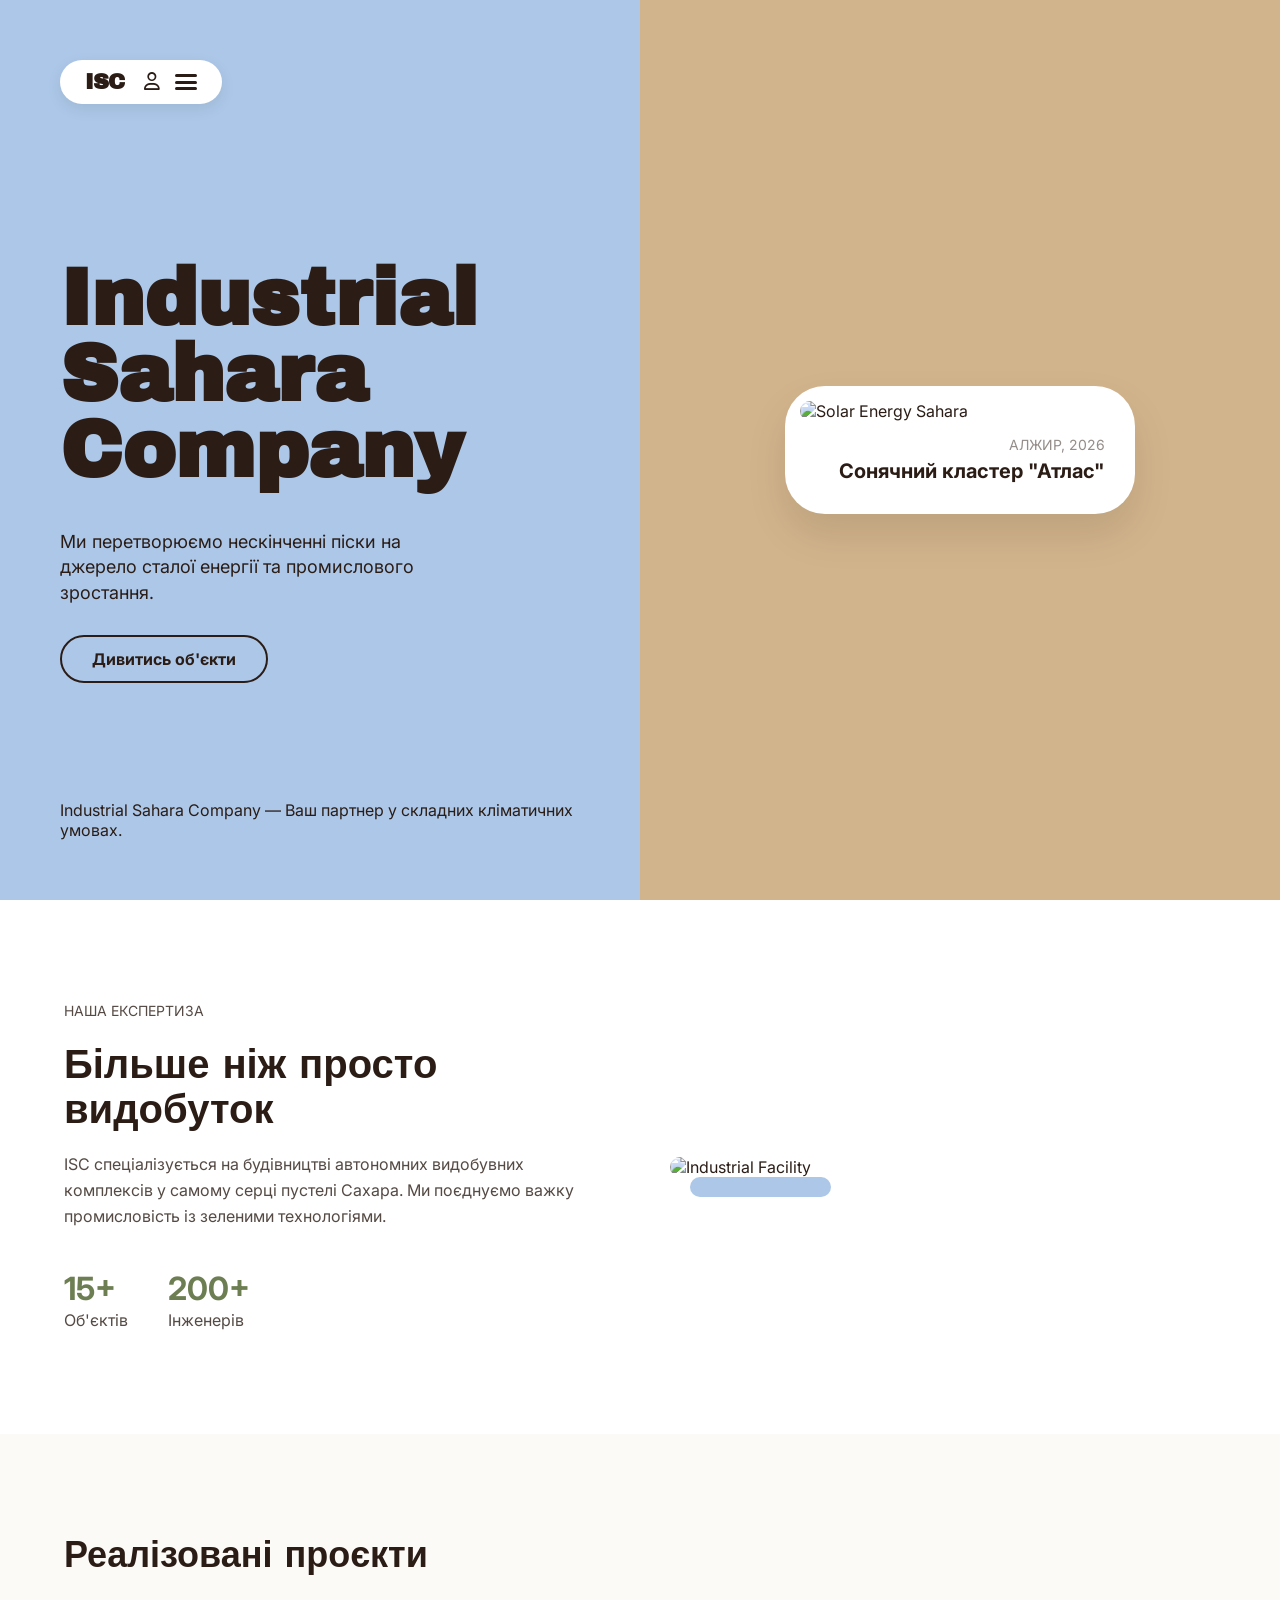
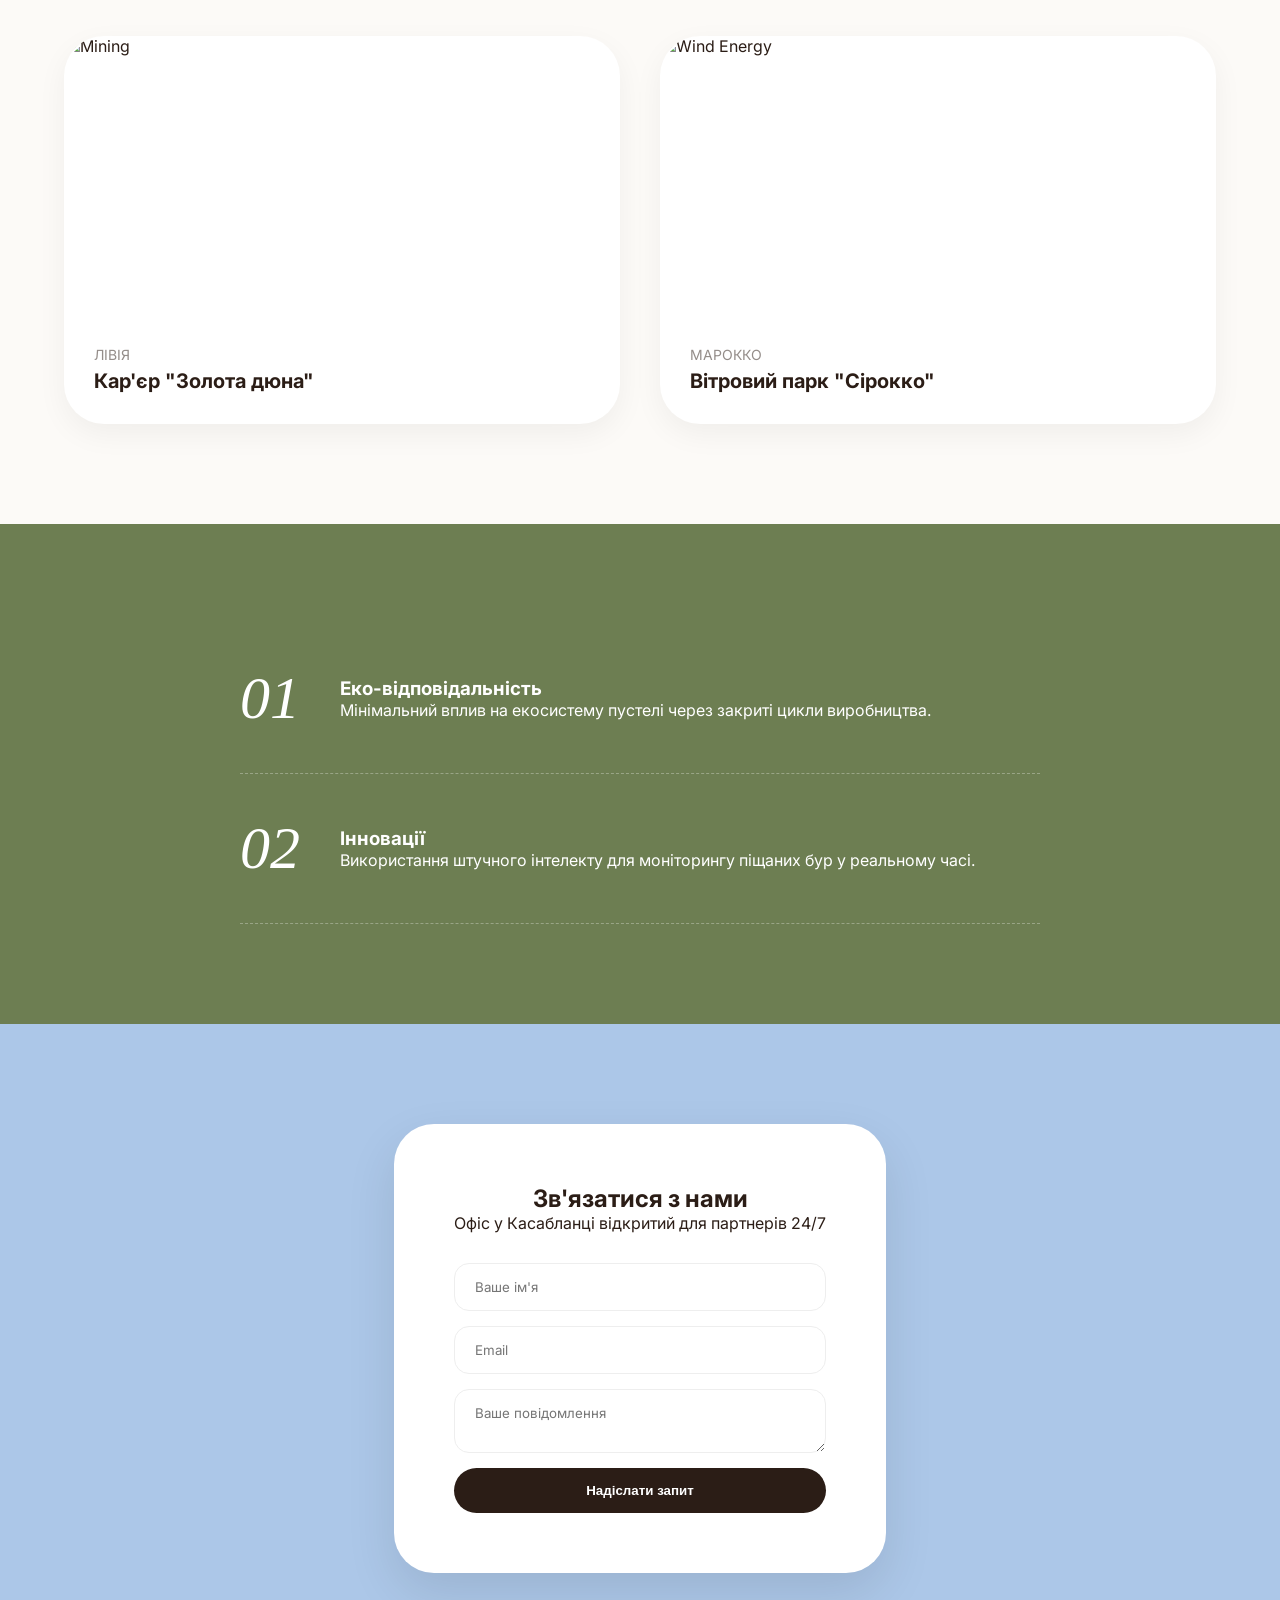
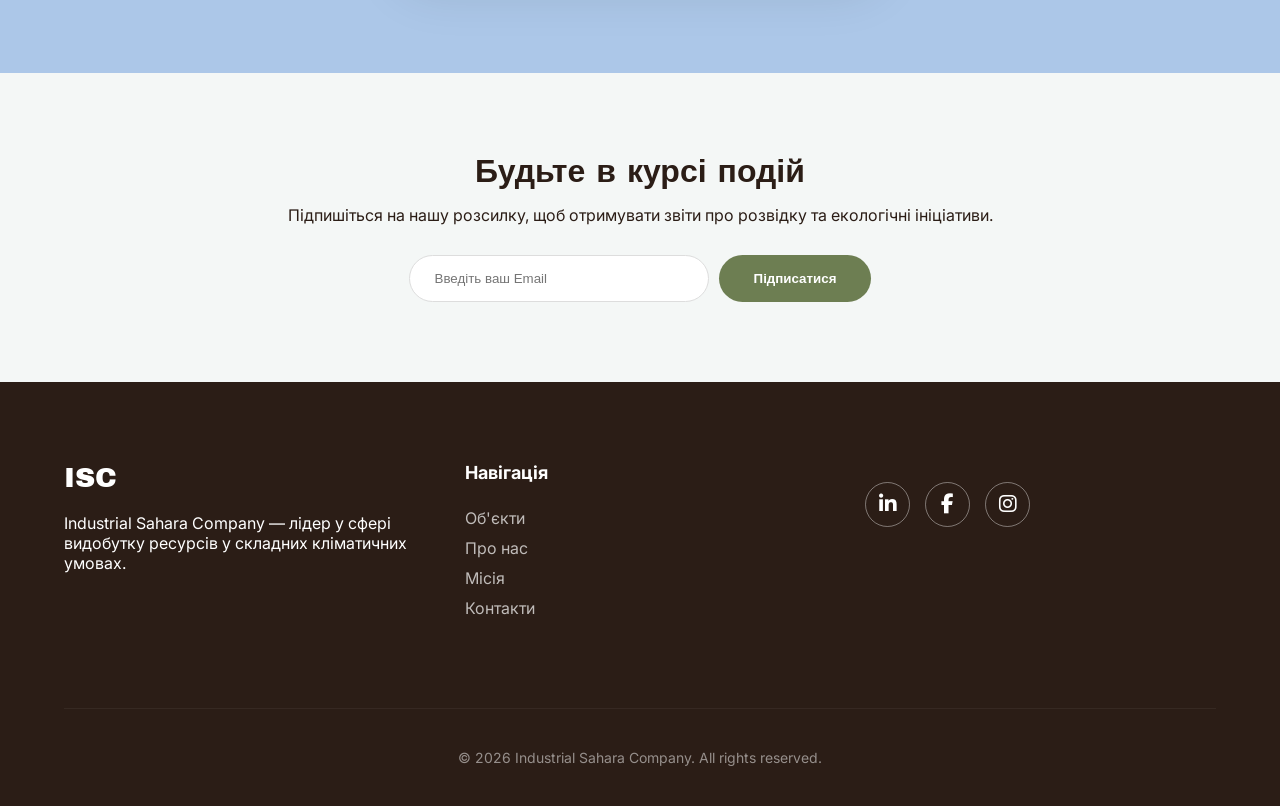
==== commit 7d5b286b: "second comit" ====
--- a/index.html
+++ b/index.html
@@ -3,204 +3,182 @@
 <head>
     <meta charset="UTF-8">
     <meta name="viewport" content="width=device-width, initial-scale=1.0">
-    <title>Industrial Sahara Company | Офіційний сайт</title>
-    <link rel="stylesheet" href="main.css">
-    <link href="https://fonts.googleapis.com/css2?family=Archivo+Black&family=Inter:wght@400;500;700&display=swap" rel="stylesheet">
+    <title>Industrial Sahara Co. | Енергія майбутнього</title>
+    <link rel="stylesheet" href="css/style.css">
+    <link rel="stylesheet" href="https://cdnjs.cloudflare.com/ajax/libs/font-awesome/6.5.1/css/all.min.css">
 </head>
 <body>
 
     <section class="hero-section">
-        <div class="hero-left">
-            <header class="main-header">
-                <div class="logo"><h1>ISC</h1></div>
-                <nav class="navigation">
-                    <div class="burger-menu" id="burger-menu">
-                        <span></span>
-                        <span></span>
-                        <span></span>
-                    </div>
-                    <ul id="nav-links">
-                        <li><a href="#projects">Об'єкти</a></li>
-                        <li><a href="#about">Про нас</a></li> <li><a href="#mission">Місія</a></li>
-                        <li><a href="#contacts">Контакти</a></li> <li><a href="#charity">Благодійність</a></li>
-                    </ul>
-                </nav>
-            </header>
-            
-            <div class="hero-content">
-                <h2>Industrial <br> Sahara Co.</h2>
-                <p class="hero-subtitle">Ми перетворюємо піски на ресурси для глобального прогресу, зберігаючи екосистему Сахари.</p>
-                <div class="cta-wrapper">
-                    <a href="#projects" class="btn-outline">Наші проекти</a>
-                </div>
-            </div>
-            
-            <div class="hero-footer-info">
-                <span>HEADQUARTERS: CASABLANCA • 33.5731° N • 7.5898° W</span>
+    <div class="hero-left">
+        <header class="main-header">
+    <div class="logo"><h1>ISC</h1></div>
+    
+    <div class="header-right-zone">
+        <div class="auth-trigger" id="auth-trigger">
+            <i class="fa-regular fa-user"></i>
+            <div class="auth-dropdown" id="auth-dropdown">
+                <a href="login.html">Увійти</a>
+                <a href="register.html">Реєстрація</a>
             </div>
         </div>
 
-        <div class="hero-right">
-            <div class="featured-card">
-                <div class="card-image">
-                    <img src="https://images.pexels.com/photos/1001435/pexels-photo-1001435.jpeg?auto=compress&cs=tinysrgb&w=800" alt="Sahara Desert">
+        <nav class="navigation">
+            <div class="burger-menu" id="burger-menu">
+                <span></span><span></span><span></span>
+            </div>
+            <ul id="nav-links">
+                <li><a href="#about">Про нас</a></li>
+                <li><a href="#stories">Проєкти</a></li>
+                <li><a href="#mission">Місія</a></li>
+                <li><a href="#contacts">Контакти</a></li>
+            </ul>
+        </nav>
+    </div>
+</header>
+
+        <div class="hero-content">
+            <h2>Industrial Sahara Company</h2>
+            <p class="hero-subtitle">Ми перетворюємо нескінченні піски на джерело сталої енергії та промислового зростання.</p>
+            <a href="#stories" class="btn-outline">Дивитись об'єкти</a>
+        </div>
+        
+        <div class="hero-footer-text">
+            Industrial Sahara Company — Ваш партнер у складних кліматичних умовах.
+        </div>
+    </div>
+
+    <div class="hero-right">
+        <div class="featured-card">
+        <div class="card-image">
+            <img src="https://images.pexels.com/photos/9875441/pexels-photo-9875441.jpeg?auto=compress&cs=tinysrgb&w=800" alt="Solar Energy Sahara">
+        </div>
+            <div class="card-content">
+                <p class="location-tag">Алжир, 2026</p>
+                <h3>Сонячний кластер "Атлас"</h3>
+            </div>
+        </div>
+    </div>
+</section>
+
+    <section id="about" class="about-section">
+        <div class="about-container">
+            <div class="about-text">
+                <p class="location-tag">НАША ЕКСПЕРТИЗА</p>
+                <h2>Більше ніж просто видобуток</h2>
+                <p>ISC спеціалізується на будівництві автономних видобувних комплексів у самому серці пустелі Сахара. Ми поєднуємо важку промисловість із зеленими технологіями.</p>
+                <div class="stats">
+                    <div class="stat-item"><strong>15+</strong><p>Об'єктів</p></div>
+                    <div class="stat-item"><strong>200+</strong><p>Інженерів</p></div>
                 </div>
-                <div class="card-content">
-                    <span class="tag">Флагманський проект</span>
-                    <h3>Запуск автономного кар'єру "Зеніт" у Нігері</h3>
-                    <button class="btn-text">Дізнатися більше ↓</button>
-                </div>
+            </div>
+            <div class="about-image">
+                <img src="https://images.pexels.com/photos/257700/pexels-photo-257700.jpeg?auto=compress&cs=tinysrgb&w=800" alt="Industrial Facility">
             </div>
         </div>
     </section>
 
-    <section id="projects" class="stories-section">
-        <h2>Наші активні розробки</h2>
+    <section id="stories" class="stories-section">
+        <h2>Реалізовані проєкти</h2>
         <div class="stories-grid">
-            <article class="story-card">
-                <div class="story-image">
-                    <img src="https://images.pexels.com/photos/1105379/pexels-photo-1105379.jpeg?auto=compress&cs=tinysrgb&w=600" alt="Gold">
-                </div>
-                <div class="story-content">
-                    <span class="location-tag">Малі / Золото</span>
-                    <h3>Технологія екологічного вилучення металів</h3>
-                </div>
-            </article>
+    <div class="story-card">
+        <div class="story-image">
+            <img src="https://images.pexels.com/photos/2101137/pexels-photo-2101137.jpeg?auto=compress&cs=tinysrgb&w=800" alt="Mining">
+        </div>
+        <div class="story-content">
+            <span class="location-tag">Лівія</span>
+            <h3>Кар'єр "Золота дюна"</h3>
+        </div>
+    </div>
 
-            <article class="story-card">
-                <div class="story-image">
-                    <img src="https://images.pexels.com/photos/2582937/pexels-photo-2582937.jpeg?auto=compress&cs=tinysrgb&w=600" alt="Lithium">
-                </div>
-                <div class="story-content">
-                    <span class="location-tag">Мавританія / Літій</span>
-                    <h3>Забезпечення сировиною ринку електромобілів</h3>
-                </div>
-            </article>
-
-            <article class="story-card">
-                <div class="story-image">
-                    <img src="https://images.pexels.com/photos/2892618/pexels-photo-2892618.jpeg?auto=compress&cs=tinysrgb&w=600" alt="Phosphates">
-                </div>
-                <div class="story-content">
-                    <span class="location-tag">Західна Сахара / Фосфорити</span>
-                    <h3>Лідерство у виробництві добрив для Африки</h3>
-                </div>
-            </article>
-
-            <article class="story-card">
-                <div class="story-image">
-                    <img src="https://images.pexels.com/photos/2471234/pexels-photo-2471234.jpeg?auto=compress&cs=tinysrgb&w=600" alt="Iron">
-                </div>
-                <div class="story-content">
-                    <span class="location-tag">Алжир / Залізна руда</span>
-                    <h3>Модернізація залізничного сполучення</h3>
-                </div>
-            </article>
+    <div class="story-card">
+        <div class="story-image">
+            <img src="https://images.pexels.com/photos/414837/pexels-photo-414837.jpeg?auto=compress&cs=tinysrgb&w=800" alt="Wind Energy">
         </div>
-    </section>
-
-    <section id="about" class="about-section">
-        <div class="about-container">
-            <div class="about-text">
-                <span class="tag">Наша історія</span>
-                <h2>Лідерство в екстремальних умовах</h2>
-                <p>Industrial Sahara Co. була заснована як амбітний проект для переосмислення видобутку ресурсів. Ми об'єднуємо передову інженерію та повагу до природи.</p>
-                <div class="stats">
-                    <div class="stat-item"><strong>15+</strong><p>Років досвіду</p></div>
-                    <div class="stat-item"><strong>200+</strong><p>Об'єктів</p></div>
-                </div>
-            </div>
-            <div class="about-image">
-                <img src="https://images.pexels.com/photos/2422259/pexels-photo-2422259.jpeg?auto=compress&cs=tinysrgb&w=600" alt="Team">
-            </div>
+        <div class="story-content">
+            <span class="location-tag">Марокко</span>
+            <h3>Вітровий парк "Сірокко"</h3>
         </div>
+    </div>
+</div>
     </section>
 
     <section id="mission" class="itinerary-section">
-        <h2>Етапи освоєння регіону</h2>
-        <div class="itinerary-list">
-            <div class="itinerary-item">
-                <div class="itinerary-number">01</div>
-                <div class="itinerary-info">
-                    <h3>Геологічна розвідка 2.0</h3>
-                    <p>Використання дронів та підземного сканування для аналізу ландшафту.</p>
-                </div>
-                <img src="https://images.pexels.com/photos/373543/pexels-photo-373543.jpeg?auto=compress&cs=tinysrgb&w=300" class="itinerary-img" alt="Tech">
-            </div>
-            <div class="itinerary-item">
-                <div class="itinerary-number">02</div>
-                <div class="itinerary-info">
-                    <h3>Сонячна енергетика</h3>
-                    <p>Переведення видобутку на відновлювану енергію сонця Сахари.</p>
-                </div>
-                <img src="https://images.pexels.com/photos/356036/pexels-photo-356036.jpeg?auto=compress&cs=tinysrgb&w=300" class="itinerary-img" alt="Solar">
+        <div class="itinerary-item">
+            <div class="itinerary-number">01</div>
+            <div class="itinerary-info">
+                <h3>Еко-відповідальність</h3>
+                <p>Мінімальний вплив на екосистему пустелі через закриті цикли виробництва.</p>
             </div>
         </div>
-
-        <div class="social-links-block">
-            <p>Зв'язок та сталий розвиток:</p>
-            <div class="social-icons-wrapper">
-                <a href="#" class="social-icon-link">
-                    <svg viewBox="0 0 24 24" fill="currentColor" width="24" height="24"><path d="M19 0h-14c-2.761 0-5 2.239-5 5v14c0 2.761 2.239 5 5 5h14c2.762 0 5-2.239 5-5v-14c0-2.761-2.238-5-5-5zm-11 19h-3v-11h3v11zm-1.5-12.268c-.966 0-1.75-.79-1.75-1.764s.784-1.764 1.75-1.764 1.75.79 1.75 1.764-.783 1.764-1.75 1.764zm13.5 12.268h-3v-5.604c0-3.368-4-3.113-4 0v5.604h-3v-11h3v1.765c1.396-2.586 7-2.777 7 2.476v6.759z"/></svg>
-                </a>
-                <a href="#" class="social-icon-link">
-                    <svg viewBox="0 0 24 24" fill="currentColor" width="24" height="24"><path d="M22.675 0h-21.35c-.732 0-1.325.593-1.325 1.325v21.351c0 .731.593 1.324 1.325 1.324h11.495v-9.294h-3.128v-3.622h3.128v-2.671c0-3.1 1.893-4.788 4.659-4.788 1.325 0 2.463.099 2.795.143v3.24l-1.918.001c-1.504 0-1.795.715-1.795 1.763v2.313h3.587l-.467 3.622h-3.12v9.293h6.116c.73 0 1.323-.593 1.323-1.325v-21.35c0-.732-.593-1.325-1.325-1.325z"/></svg>
-                </a>
-                <a href="#" class="social-icon-link">
-                    <svg viewBox="0 0 24 24" fill="currentColor" width="24" height="24"><path d="M12 2.163c3.204 0 3.584.012 4.85.07 1.17.054 1.805.249 2.227.412.558.216.957.475 1.378.896.421.421.681.82.896 1.378.163.421.358 1.057.413 2.227.057 1.266.07 1.644.07 4.85s-.013 3.584-.07 4.85c-.055 1.17-.25 1.805-.413 2.227-.215.558-.475.957-.896 1.378-.421.421-.82.68-1.378.896-.422.163-1.057.358-2.227.412-1.266.058-1.644.07-4.85.07s-3.584-.012-4.85-.07c-1.17-.054-1.805-.249-2.227-.412-.558-.216-.957-.475-1.378-.896-.421-.421-.68-.82-.896-1.378-.163-.421-.358-1.057-.412-2.227-.058-1.266-.07-1.644-.07-4.85s.012-3.584.07-4.85c.054-1.17.249-1.805.412-2.227.216-.558.475-.957.896-1.378.421-.421.82-.68 1.378-.896.421-.163 1.057-.358 2.227-.412 1.266-.058 1.644-.07 4.85-.07M12 0C8.741 0 8.333.014 7.053.072 5.775.13 4.903.332 4.145.627c-.783.304-1.447.712-2.11 1.375C1.373 2.665.965 3.328.661 4.111c-.295.758-.497 1.63-.555 2.91C.014 8.291 0 8.697 0 12s.014 3.709.072 4.988c.058 1.281.26 2.154.555 2.913.304.783.712 1.447 1.375 2.11.663.663 1.326 1.071 2.11 1.375.758.295 1.63.497 2.91.555 1.28.058 1.686.072 4.988.072s3.709-.014 4.988-.072c1.281-.058 2.154-.26 2.913-.555.783-.304 1.447-.712 2.11-1.375.663-.663 1.071-1.326 1.375-2.11.295-.758.497-1.63.555-2.91.058-1.28.072-1.686.072-4.988s-.014-3.709-.072-4.988c-.058-1.28-.26-2.154-.555-2.913-.304-.783-.712-1.447-1.375-2.11-.663-.663-1.326-1.071-2.11-1.375-.758-.295-1.63-.497-2.91-.555C15.691.014 15.285 0 12 0zm0 5.838a6.162 6.162 0 100 12.324 6.162 6.162 0 000-12.324zM12 16a4 4 0 110-8 4 4 0 010 8zm6.406-11.845a1.44 1.44 0 100 2.881 1.44 1.44 0 000-2.881z"/></svg>
-                </a>
+        <div class="itinerary-item">
+            <div class="itinerary-number">02</div>
+            <div class="itinerary-info">
+                <h3>Інновації</h3>
+                <p>Використання штучного інтелекту для моніторингу піщаних бур у реальному часі.</p>
             </div>
         </div>
     </section>
 
     <section id="contacts" class="contact-section">
         <div class="contact-card">
-            <h2>Маєте запитання?</h2>
-            <p>Наші експерти готові надати детальну консультацію щодо ваших проектів.</p>
+            <h2>Зв'язатися з нами</h2>
+            <p>Офіс у Касабланці відкритий для партнерів 24/7</p>
             <form class="contact-form">
-                <input type="email" placeholder="Ваш Email" required>
-                <textarea placeholder="Повідомлення"></textarea>
-                <button type="submit" class="btn-submit">Надіслати</button>
+                <input type="text" placeholder="Ваше ім'я" required>
+                <input type="email" placeholder="Email" required>
+                <textarea placeholder="Ваше повідомлення"></textarea>
+                <button type="submit" class="btn-submit">Надіслати запит</button>
             </form>
         </div>
     </section>
 
-    <section id="charity" class="footer-cta">
-        <p>Майбутнє Сахари</p>
-        <h2>Less rush.<br>More wonder.</h2>
-        <div style="margin-top: 40px; font-size: 12px; opacity: 0.5;">
-            &copy; 2026 Industrial Sahara Company. All rights reserved.
+    <section id="subscribe" class="subscribe-section">
+        <div class="subscribe-container">
+            <div class="subscribe-content">
+                <h2>Будьте в курсі подій</h2>
+                <p>Підпишіться на нашу розсилку, щоб отримувати звіти про розвідку та екологічні ініціативи.</p>
+            </div>
+            <form class="subscribe-form" id="email-form">
+                <input type="email" placeholder="Введіть ваш Email" required>
+                <button type="submit">Підписатися</button>
+            </form>
+            <p id="success-msg" class="success-message">Дякуємо! Ви підписані на новини ISC.</p>
         </div>
     </section>
 
-    <script>
-        const burger = document.getElementById('burger-menu');
-        const navLinks = document.getElementById('nav-links');
+    <footer class="main-footer">
+        <div class="footer-grid">
+            <div class="footer-info">
+                <div class="footer-logo">ISC</div>
+                <p>Industrial Sahara Company — лідер у сфері видобутку ресурсів у складних кліматичних умовах.</p>
+            </div>
+            <div class="footer-links">
+                <h4>Навігація</h4>
+                <ul>
+                    <li><a href="#stories">Об'єкти</a></li>
+                    <li><a href="#about">Про нас</a></li>
+                    <li><a href="#mission">Місія</a></li>
+                    <li><a href="#contacts">Контакти</a></li>
+                </ul>
+            </div>
+            <div class="social-icons-wrapper">
+                <a href="#" class="social-icon-link" title="LinkedIn">
+                    <i class="fa-brands fa-linkedin-in"></i>
+                </a>
+                <a href="#" class="social-icon-link" title="Facebook">
+                    <i class="fa-brands fa-facebook-f"></i>
+                </a>
+                <a href="#" class="social-icon-link" title="Instagram">
+                    <i class="fa-brands fa-instagram"></i>
+                </a>
+            </div>
+        </div>
+        <div class="footer-bottom">
+            <p>&copy; 2026 Industrial Sahara Company. All rights reserved.</p>
+        </div>
+    </footer>
 
-        burger.addEventListener('click', (e) => {
-            e.stopPropagation();
-            burger.classList.toggle('open');
-            navLinks.classList.toggle('active');
-        });
-
-        document.querySelectorAll('#nav-links a').forEach(link => {
-            link.addEventListener('click', (e) => {
-                burger.classList.remove('open');
-                navLinks.classList.remove('active');
-                
-                const targetId = link.getAttribute('href');
-                const targetElement = document.querySelector(targetId);
-                if (targetElement) {
-                    e.preventDefault();
-                    targetElement.scrollIntoView({ behavior: 'smooth' });
-                }
-            });
-        });
-
-        document.addEventListener('click', () => {
-            burger.classList.remove('open');
-            navLinks.classList.remove('active');
-        });
-    </script>
+    <script src="js/main.js"></script>
 </body>
 </html>
--- a/css/style.css
+++ b/css/style.css
@@ -0,0 +1,389 @@
+@import url('https://fonts.googleapis.com/css2?family=Inter:wght@400;500;700&family=Archivo+Black&display=swap');
+
+:root {
+    --bg-blue: #acc7e8;
+    --bg-green: #6d7e52;
+    --text-dark: #2b1d16;
+    --white: #ffffff;
+}
+
+* { margin: 0; padding: 0; box-sizing: border-box; }
+
+body { 
+    font-family: 'Inter', sans-serif; 
+    color: var(--text-dark); 
+    overflow-x: hidden; 
+    background-color: #fcfaf7;
+}
+
+/* --- HERO SECTION --- */
+.hero-section { display: flex; min-height: 100vh; flex-wrap: wrap; }
+
+.hero-left { 
+    flex: 1; 
+    min-width: 50%; 
+    background-color: var(--bg-blue); 
+    padding: 60px; 
+    display: flex; 
+    flex-direction: column; 
+    justify-content: space-between; 
+    position: relative; 
+}
+
+.hero-right { 
+    flex: 1; 
+    min-width: 50%; 
+    background: #d2b48c url('https://images.unsplash.com/photo-1473580044384-7ba9967e16a0?q=80&w=1600&auto=format&fit=crop&sig=1') center/cover no-repeat !important; 
+    min-height: 100vh; 
+    display: flex; 
+    align-items: center; 
+    justify-content: center; 
+    position: relative;
+}
+
+/* --- HEADER (ВИПРАВЛЕНО ДЛЯ РОЗШИРЕННЯ) --- */
+.main-header { 
+    background: var(--white); 
+    padding: 10px 25px; 
+    border-radius: 50px; 
+    display: flex; 
+    align-items: center; 
+    justify-content: space-between; 
+    width: fit-content; /* Плашка підлаштовується під контент */
+    max-width: none; /* Прибираємо обмеження, щоб Денис помістився */
+    box-shadow: 0 5px 15px rgba(0,0,0,0.08); 
+    z-index: 1010; 
+    position: relative;
+    gap: 20px;
+}
+
+/* Контейнер для іконки та бургера */
+.header-right-zone {
+    display: flex;
+    align-items: center;
+    gap: 15px;
+}
+
+/* Іконка користувача */
+.auth-trigger {
+    position: relative;
+    cursor: pointer;
+    font-size: 18px;
+    color: var(--text-dark);
+    transition: 0.3s;
+    display: flex;
+    align-items: center;
+}
+
+.auth-trigger:hover {
+    color: var(--bg-green);
+}
+
+/* Випадаюче меню авторизації */
+.auth-dropdown {
+    display: none; 
+    position: absolute;
+    top: calc(100% + 15px);
+    right: 0;
+    background: white;
+    border-radius: 15px;
+    box-shadow: 0 10px 25px rgba(0,0,0,0.1);
+    width: 150px;
+    padding: 10px 0;
+    z-index: 1100;
+}
+
+.auth-dropdown.active {
+    display: block;
+    animation: fadeIn 0.3s ease;
+}
+
+.auth-dropdown a {
+    display: block;
+    padding: 10px 20px;
+    text-decoration: none;
+    color: var(--text-dark);
+    font-size: 14px;
+    transition: 0.2s;
+}
+
+.auth-dropdown a:hover {
+    background: #f4f7f6;
+    color: var(--bg-green);
+}
+
+.logo h1 { font-family: 'Archivo Black', sans-serif; font-size: 22px; letter-spacing: -1px; }
+
+.burger-menu {
+    display: flex; 
+    flex-direction: column;
+    justify-content: space-between;
+    width: 22px;
+    height: 16px;
+    cursor: pointer;
+}
+
+.burger-menu span {
+    display: block;
+    width: 100%;
+    height: 3px;
+    background-color: var(--text-dark);
+    border-radius: 10px;
+    transition: 0.3s ease-in-out;
+}
+
+.burger-menu.open span:nth-child(1) { transform: translateY(6.5px) rotate(45deg); }
+.burger-menu.open span:nth-child(2) { opacity: 0; }
+.burger-menu.open span:nth-child(3) { transform: translateY(-6.5px) rotate(-45deg); }
+
+/* --- NAVIGATION (ВИПРАВЛЕНО ВИПАДАННЯ) --- */
+.navigation {
+    display: flex;
+    align-items: center;
+    position: relative; 
+}
+
+/* Стиль для блоку з ім'ям */
+.user-logged-info {
+    display: flex;
+    align-items: center;
+    gap: 8px;
+    white-space: nowrap; 
+}
+.user-logged-info span {
+    font-weight: 600;
+    font-size: 15px;
+    color: var(--text-dark);
+}
+
+/* Головне меню тепер випадає ОКРЕМО */
+#nav-links {
+    display: none; 
+    flex-direction: column;
+    position: absolute;
+    top: calc(100% + 15px);
+    right: 0;
+    background: white;
+    min-width: 200px;
+    padding: 20px;
+    border-radius: 20px;
+    box-shadow: 0 10px 30px rgba(0,0,0,0.1);
+    list-style: none;
+    gap: 15px;
+    z-index: 1100;
+}
+
+#nav-links.active {
+    display: flex; 
+    animation: fadeIn 0.3s ease;
+}
+
+#nav-links li a {
+    text-decoration: none;
+    color: var(--text-dark);
+    font-weight: 500;
+    font-size: 15px;
+    transition: 0.2s;
+}
+
+#nav-links li a:hover {
+    color: var(--bg-green);
+}
+
+@keyframes fadeIn {
+    from { opacity: 0; transform: translateY(-10px); }
+    to { opacity: 1; transform: translateY(0); }
+}
+
+/* --- HERO TEXT --- */
+.hero-content h2 { 
+    font-family: 'Archivo Black', sans-serif; 
+    font-size: clamp(40px, 8vw, 80px); 
+    line-height: 0.95; 
+    margin: 40px 0; 
+}
+.hero-subtitle { max-width: 400px; font-size: 18px; margin-bottom: 30px; line-height: 1.4; }
+.btn-outline { 
+    display: inline-block; 
+    padding: 12px 30px; 
+    border: 2px solid var(--text-dark); 
+    border-radius: 50px; 
+    text-decoration: none; 
+    color: var(--text-dark); 
+    font-weight: 700; 
+    transition: 0.3s; 
+}
+.btn-outline:hover { background: var(--text-dark); color: white; }
+
+/* --- FEATURED CARD --- */
+.featured-card { 
+    background: var(--white); 
+    width: 350px; 
+    border-radius: 40px; 
+    overflow: hidden; 
+    box-shadow: 0 20px 40px rgba(0,0,0,0.1); 
+    margin-left: auto; 
+    margin-right: auto; 
+}
+.card-image img { width: 100%; height: 230px; object-fit: cover; padding: 15px; border-radius: 50px; }
+.card-content { padding: 0 30px 30px; text-align: right; }
+.location-tag { display: block; font-size: 14px; opacity: 0.5; margin-bottom: 5px; text-transform: uppercase; }
+.card-content h3 { font-size: 20px; line-height: 1.3; font-weight: 700; }
+
+/* --- PROJECTS (ЗБЕРЕЖЕНО ПОВНІСТЮ) --- */
+.stories-section { padding: 100px 5%; background: #fcfaf7; }
+.stories-section h2 { text-align: left; margin-bottom: 60px; font-family: 'Archivo Black', sans-serif; font-size: 36px; }
+.stories-grid { 
+    display: grid; 
+    grid-template-columns: repeat(auto-fit, minmax(300px, 1fr)); 
+    gap: 40px; 
+    max-width: 1200px; 
+    margin: 0 auto; 
+}
+.story-card { 
+    background: white; 
+    border-radius: 40px; 
+    overflow: hidden; 
+    box-shadow: 0 10px 30px rgba(0,0,0,0.05); 
+    transition: 0.3s ease;
+}
+.story-image { width: 100%; height: 280px; overflow: hidden; }
+.story-image img { width: 100%; height: 100%; object-fit: cover; transition: 0.5s; }
+.story-card:hover .story-image img { transform: scale(1.05); }
+.story-content { padding: 30px; }
+.story-content h3 { font-size: 20px; line-height: 1.3; font-weight: 700; }
+
+/* --- ABOUT SECTION (ЗБЕРЕЖЕНО ПОВНІСТЮ) --- */
+.about-section { padding: 100px 5%; background: #ffffff; }
+.about-container { 
+    display: flex; 
+    align-items: center; 
+    gap: 60px; 
+    max-width: 1200px; 
+    margin: 0 auto; 
+    flex-wrap: wrap;
+}
+.about-text { flex: 1; min-width: 300px; }
+.about-text h2 { font-family: 'Archivo Black', sans-serif; font-size: 40px; margin: 20px 0; }
+.about-text p { line-height: 1.6; opacity: 0.8; }
+.stats { display: flex; gap: 40px; margin-top: 40px; }
+.stat-item strong { font-size: 32px; display: block; color: var(--bg-green); }
+.about-image { flex: 1; min-width: 300px; }
+.about-image img { width: 100%; border-radius: 40px; box-shadow: 20px 20px 0 var(--bg-blue); }
+
+/* --- MISSION (ЗБЕРЕЖЕНО ПОВНІСТЮ) --- */
+.itinerary-section { 
+    background: var(--bg-green); 
+    color: var(--white); 
+    padding: 100px 5%; 
+    display: flex; 
+    flex-direction: column; 
+    align-items: center; 
+}
+.itinerary-item { 
+    display: flex; 
+    align-items: center; 
+    width: 100%; 
+    max-width: 800px; 
+    padding: 40px 0; 
+    border-bottom: 1px dashed rgba(255,255,255,0.3); 
+}
+.itinerary-number { font-size: 60px; font-family: serif; font-style: italic; min-width: 100px; }
+.itinerary-info { flex: 1; }
+
+/* Соцмережі */
+.social-icons-wrapper { display: flex; gap: 15px; margin-top: 20px; }
+.social-icon-link { 
+    width: 45px; height: 45px;
+    border: 1px solid rgba(255,255,255,0.4); 
+    border-radius: 50%;
+    display: flex; align-items: center; justify-content: center;
+    color: white; text-decoration: none; font-size: 20px;
+    transition: 0.3s cubic-bezier(0.4, 0, 0.2, 1);
+}
+.social-icon-link:hover { 
+    background: var(--white); 
+    color: var(--bg-green); 
+    transform: translateY(-5px) rotate(360deg); 
+}
+
+/* --- CONTACTS (ЗБЕРЕЖЕНО ПОВНІСТЮ) --- */
+.contact-section { padding: 100px 5%; background: var(--bg-blue); display: flex; justify-content: center; }
+.contact-card { 
+    background: var(--white); 
+    padding: 60px; 
+    border-radius: 40px; 
+    max-width: 600px; 
+    text-align: center; 
+    box-shadow: 0 20px 50px rgba(0,0,0,0.1);
+}
+.contact-form { display: flex; flex-direction: column; gap: 15px; margin-top: 30px; }
+.contact-form input, .contact-form textarea { 
+    padding: 15px 20px; 
+    border: 1px solid #eee; 
+    border-radius: 15px; 
+    font-family: inherit;
+    outline: none;
+}
+.btn-submit { 
+    background: var(--text-dark); 
+    color: white; 
+    border: none; 
+    padding: 15px; 
+    border-radius: 50px; 
+    font-weight: 700; 
+    cursor: pointer; 
+    transition: 0.3s;
+}
+.btn-submit:hover { transform: scale(1.02); background: var(--bg-green); }
+
+/* --- SUBSCRIBE --- */
+.subscribe-section { padding: 80px 5%; background-color: #f4f7f6; text-align: center; }
+.subscribe-container { max-width: 800px; margin: 0 auto; }
+.subscribe-content h2 { font-family: 'Archivo Black', sans-serif; font-size: 32px; margin-bottom: 15px; }
+.subscribe-form { display: flex; gap: 10px; margin-top: 30px; justify-content: center; flex-wrap: wrap; }
+.subscribe-form input { padding: 15px 25px; border: 1px solid #ddd; border-radius: 50px; width: 300px; outline: none; }
+.subscribe-form button { padding: 15px 35px; background-color: var(--bg-green); color: white; border: none; border-radius: 50px; font-weight: 700; cursor: pointer; transition: 0.3s; }
+.subscribe-form button:hover { background-color: var(--text-dark); }
+.success-message { display: none; margin-top: 20px; color: var(--bg-green); font-weight: 700; }
+
+/* --- FOOTER --- */
+.main-footer {
+    background-color: var(--text-dark);
+    color: white;
+    padding: 80px 5% 40px;
+}
+.footer-grid {
+    display: grid;
+    grid-template-columns: repeat(auto-fit, minmax(200px, 1fr));
+    gap: 50px;
+    max-width: 1200px;
+    margin: 0 auto;
+}
+.footer-logo { font-family: 'Archivo Black', sans-serif; font-size: 28px; margin-bottom: 20px; }
+.footer-links h4 { margin-bottom: 25px; font-size: 18px; }
+.footer-links ul { list-style: none; }
+.footer-links li { margin-bottom: 10px; }
+.footer-links a { color: white; text-decoration: none; opacity: 0.7; transition: 0.3s; }
+.footer-links a:hover { opacity: 1; padding-left: 5px; }
+.footer-bottom {
+    margin-top: 80px;
+    text-align: center;
+    padding-top: 40px;
+    border-top: 1px solid rgba(255,255,255,0.1);
+    font-size: 14px;
+    opacity: 0.5;
+}
+
+/* --- АДАПТИВНІСТЬ --- */
+@media (max-width: 1024px) {
+    .hero-left, .hero-right { min-width: 100%; }
+    .main-header { position: fixed; top: 20px; left: 5%; width: 90%; justify-content: space-between; }
+}
+
+@media (max-width: 768px) {
+    .about-container { gap: 30px; }
+    .about-text h2 { font-size: 32px; }
+    .contact-card { padding: 40px 20px; }
+    .subscribe-form input, .subscribe-form button { width: 100%; }
+}
